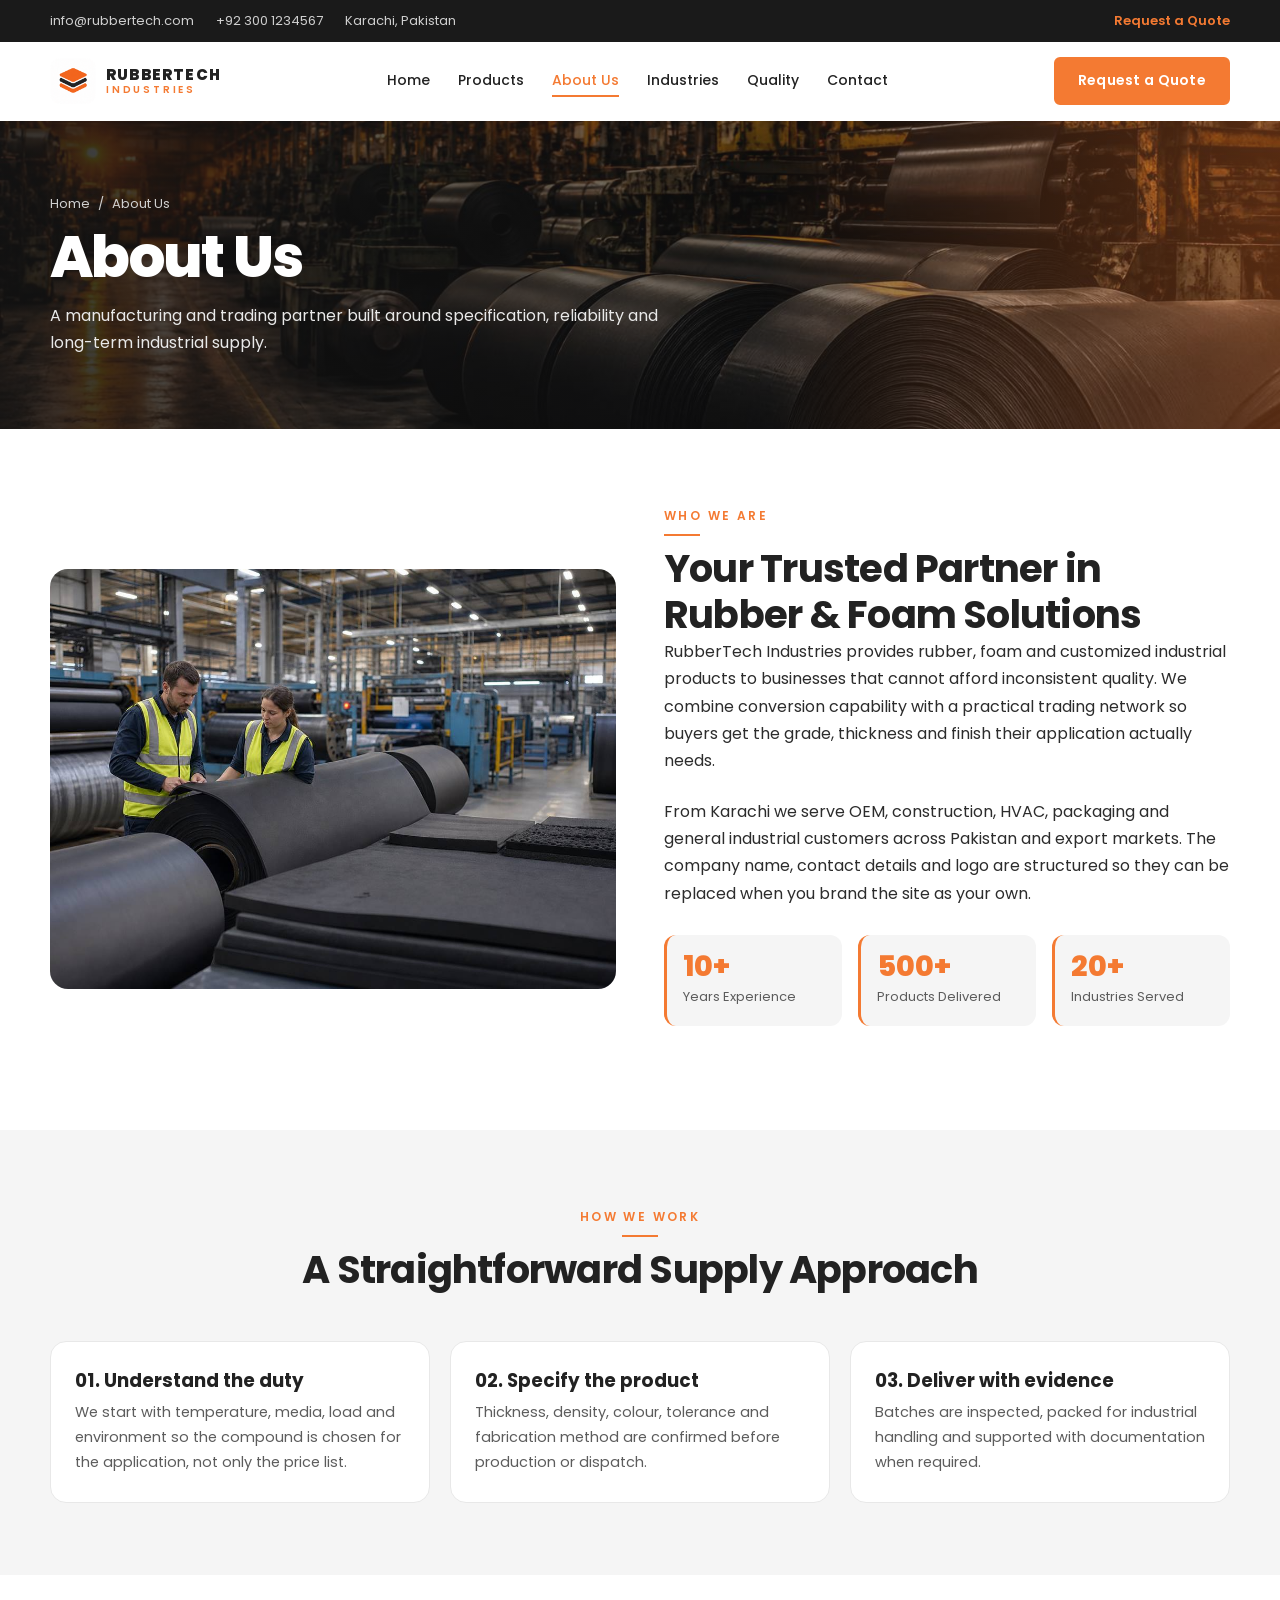
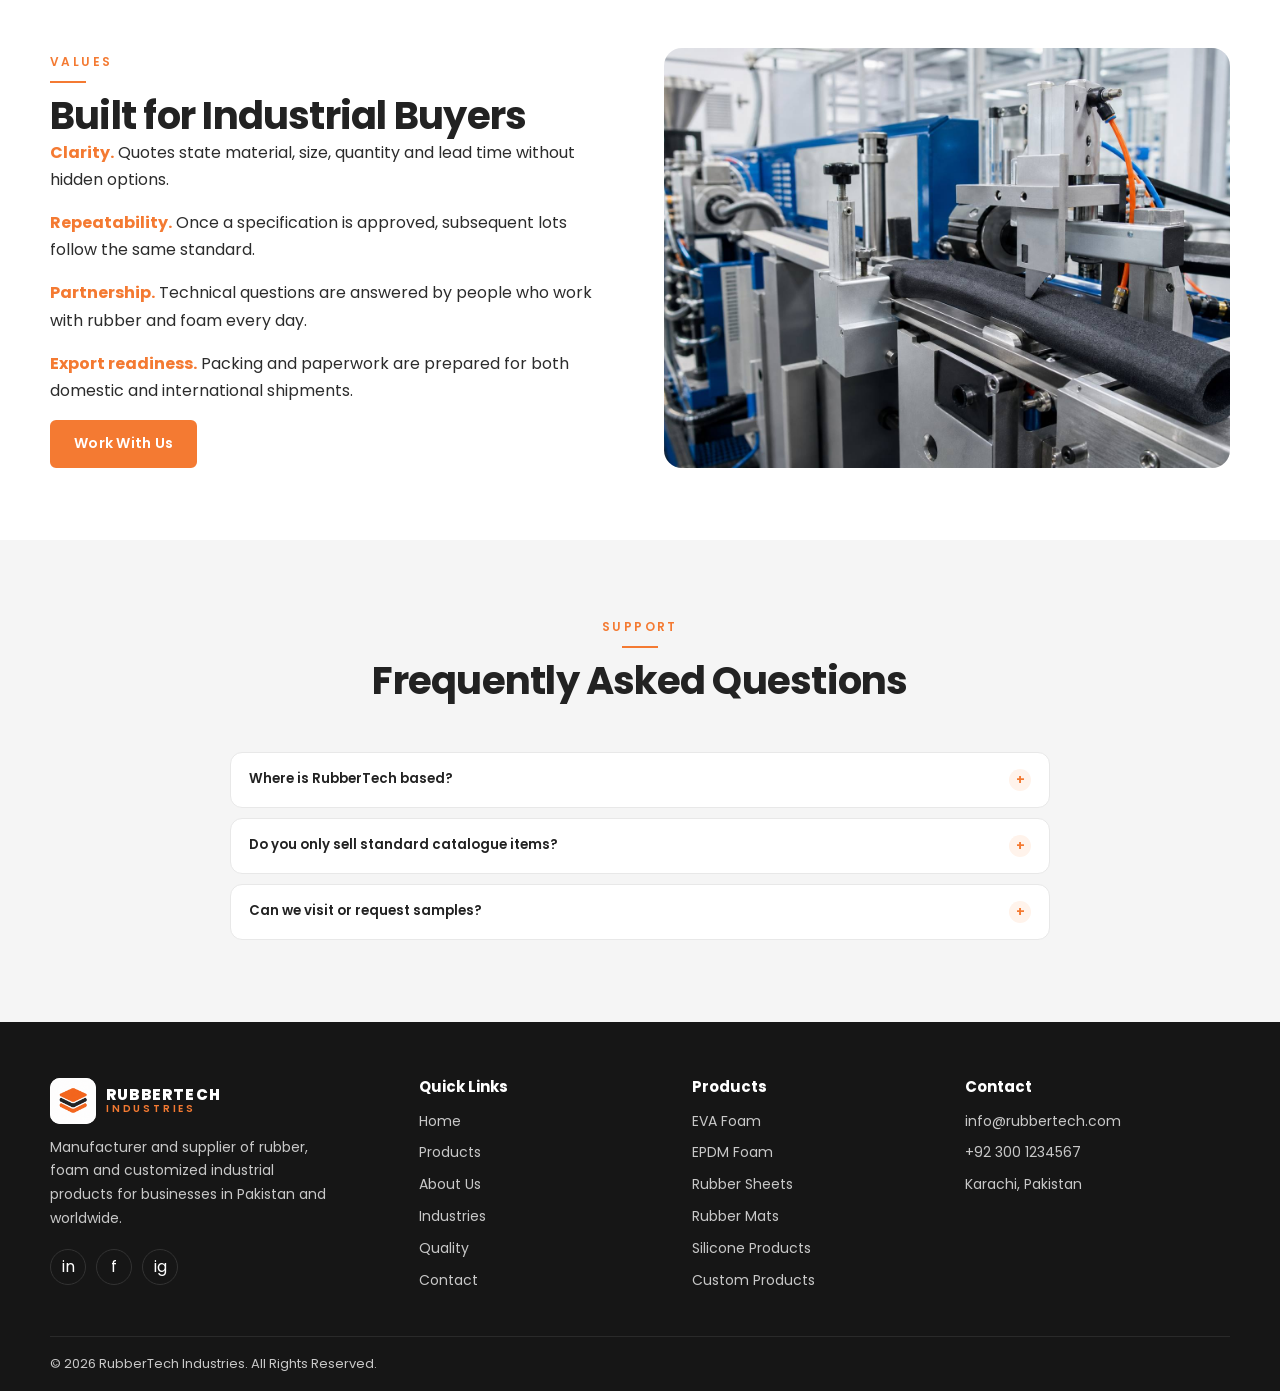
==== about.html @ 1f7fe06a "majeed & Sons" ====
<!DOCTYPE html>
<html lang="en">
<head>
  <meta charset="UTF-8">
  <meta name="viewport" content="width=device-width, initial-scale=1.0">
  <title>About RubberTech Industries | Rubber &amp; Foam Manufacturer</title>
  <meta name="description" content="Learn about RubberTech Industries, a Karachi-based manufacturer and supplier of rubber, foam and customized industrial products for international B2B customers.">
  <link rel="canonical" href="https://www.rubbertech.com/about.html">
  <meta property="og:type" content="website">
  <meta property="og:title" content="About RubberTech Industries">
  <meta property="og:description" content="Your trusted partner in rubber and foam solutions for industrial buyers.">
  <meta property="og:image" content="images/about.jpg">
  <meta property="og:url" content="https://www.rubbertech.com/about.html">
  <link rel="icon" href="images/logo.png">
  <link rel="preconnect" href="https://fonts.googleapis.com">
  <link rel="preconnect" href="https://fonts.gstatic.com" crossorigin>
  <link href="https://fonts.googleapis.com/css2?family=Poppins:wght@400;500;600;700;800&display=swap" rel="stylesheet">
  <link rel="stylesheet" href="css/style.css">
</head>
<body>
  <a class="skip-link" href="#main">Skip to content</a>
  <div class="topbar">
    <div class="topbar-inner">
      <div class="topbar-left">
        <a href="mailto:info@rubbertech.com">info@rubbertech.com</a>
        <a href="tel:+923001234567">+92 300 1234567</a>
        <span>Karachi, Pakistan</span>
      </div>
      <a class="topbar-quote" href="contact.html#quote">Request a Quote</a>
    </div>
  </div>
  <header class="site-header">
    <div class="container nav-wrap">
      <a class="brand" href="index.html">
        <img class="brand-mark" src="images/logo.png" alt="RubberTech Industries logo" width="46" height="46">
        <span class="brand-text"><strong>RUBBERTECH</strong><small>INDUSTRIES</small></span>
      </a>
      <nav class="nav" aria-label="Primary">
        <a href="index.html" data-page="index.html">Home</a>
        <a href="products.html" data-page="products.html">Products</a>
        <a href="about.html" data-page="about.html">About Us</a>
        <a href="industries.html" data-page="industries.html">Industries</a>
        <a href="quality.html" data-page="quality.html">Quality</a>
        <a href="contact.html" data-page="contact.html">Contact</a>
        <a class="btn btn-primary nav-mobile-cta" href="contact.html#quote">Request a Quote</a>
      </nav>
      <div class="header-cta">
        <a class="btn btn-primary" href="contact.html#quote">Request a Quote</a>
        <button class="nav-toggle" type="button" aria-label="Open menu" aria-expanded="false"><span></span><span></span><span></span></button>
      </div>
    </div>
    <div class="nav-overlay"></div>
  </header>

  <main id="main">
    <section class="page-hero" style="background-image:url('images/page-banner.jpg')">
      <div class="container">
        <nav class="breadcrumb" aria-label="Breadcrumb"><a href="index.html">Home</a> <span>/</span> About Us</nav>
        <h1>About Us</h1>
        <p>A manufacturing and trading partner built around specification, reliability and long-term industrial supply.</p>
      </div>
    </section>

    <section class="section">
      <div class="container split">
        <img src="images/about.jpg" alt="RubberTech manufacturing facility" width="1200" height="800" loading="lazy">
        <div>
          <p class="eyebrow">Who We Are</p>
          <h2>Your Trusted Partner in Rubber &amp; Foam Solutions</h2>
          <p>RubberTech Industries provides rubber, foam and customized industrial products to businesses that cannot afford inconsistent quality. We combine conversion capability with a practical trading network so buyers get the grade, thickness and finish their application actually needs.</p>
          <p class="mt-24">From Karachi we serve OEM, construction, HVAC, packaging and general industrial customers across Pakistan and export markets. The company name, contact details and logo are structured so they can be replaced when you brand the site as your own.</p>
          <div class="stats">
            <div class="stat"><b>10+</b><span>Years Experience</span></div>
            <div class="stat"><b>500+</b><span>Products Delivered</span></div>
            <div class="stat"><b>20+</b><span>Industries Served</span></div>
          </div>
        </div>
      </div>
    </section>

    <section class="section section-alt">
      <div class="container">
        <div class="section-head">
          <p class="eyebrow">How We Work</p>
          <h2>A Straightforward Supply Approach</h2>
        </div>
        <div class="feature-grid">
          <article class="feature-card">
            <h3>01. Understand the duty</h3>
            <p>We start with temperature, media, load and environment so the compound is chosen for the application, not only the price list.</p>
          </article>
          <article class="feature-card">
            <h3>02. Specify the product</h3>
            <p>Thickness, density, colour, tolerance and fabrication method are confirmed before production or dispatch.</p>
          </article>
          <article class="feature-card">
            <h3>03. Deliver with evidence</h3>
            <p>Batches are inspected, packed for industrial handling and supported with documentation when required.</p>
          </article>
        </div>
      </div>
    </section>

    <section class="section">
      <div class="container split">
        <div>
          <p class="eyebrow">Values</p>
          <h2>Built for Industrial Buyers</h2>
          <ul class="value-list">
            <li><div><b>Clarity.</b> Quotes state material, size, quantity and lead time without hidden options.</div></li>
            <li><div><b>Repeatability.</b> Once a specification is approved, subsequent lots follow the same standard.</div></li>
            <li><div><b>Partnership.</b> Technical questions are answered by people who work with rubber and foam every day.</div></li>
            <li><div><b>Export readiness.</b> Packing and paperwork are prepared for both domestic and international shipments.</div></li>
          </ul>
          <a class="btn btn-primary" href="contact.html">Work With Us</a>
        </div>
        <img src="images/manufacturing.jpg" alt="Foam and rubber conversion machinery" width="1600" height="900" loading="lazy">
      </div>
    </section>

    <section class="section section-alt">
      <div class="container">
        <div class="section-head">
          <p class="eyebrow">Support</p>
          <h2>Frequently Asked Questions</h2>
        </div>
        <div class="faq-list">
          <div class="faq-item">
            <button type="button" aria-expanded="false">Where is RubberTech based? <span>+</span></button>
            <div class="faq-panel">Our commercial base is Karachi, Pakistan. We supply nationwide and work with international B2B customers.</div>
          </div>
          <div class="faq-item">
            <button type="button" aria-expanded="false">Do you only sell standard catalogue items? <span>+</span></button>
            <div class="faq-panel">No. Standard sheets and foams are available, but a large share of our work is cut, extruded or molded to customer drawings.</div>
          </div>
          <div class="faq-item">
            <button type="button" aria-expanded="false">Can we visit or request samples? <span>+</span></button>
            <div class="faq-panel">Sample pieces can be arranged for evaluation. Site visits can be scheduled through the contact page.</div>
          </div>
        </div>
      </div>
    </section>
  </main>

  <footer class="site-footer">
    <div class="container footer-grid">
      <div class="footer-brand">
        <a class="brand" href="index.html">
          <img class="brand-mark" src="images/logo.png" alt="" width="46" height="46">
          <span class="brand-text"><strong style="color:#fff">RUBBERTECH</strong><small>INDUSTRIES</small></span>
        </a>
        <p>Manufacturer and supplier of rubber, foam and customized industrial products for businesses in Pakistan and worldwide.</p>
        <div class="socials">
          <a href="https://www.linkedin.com" aria-label="LinkedIn" rel="noopener">in</a>
          <a href="https://www.facebook.com" aria-label="Facebook" rel="noopener">f</a>
          <a href="https://www.instagram.com" aria-label="Instagram" rel="noopener">ig</a>
        </div>
      </div>
      <div>
        <h3>Quick Links</h3>
        <ul>
          <li><a href="index.html">Home</a></li>
          <li><a href="products.html">Products</a></li>
          <li><a href="about.html">About Us</a></li>
          <li><a href="industries.html">Industries</a></li>
          <li><a href="quality.html">Quality</a></li>
          <li><a href="contact.html">Contact</a></li>
        </ul>
      </div>
      <div>
        <h3>Products</h3>
        <ul>
          <li><a href="products.html">EVA Foam</a></li>
          <li><a href="products.html">EPDM Foam</a></li>
          <li><a href="products.html">Rubber Sheets</a></li>
          <li><a href="products.html">Rubber Mats</a></li>
          <li><a href="products.html">Silicone Products</a></li>
          <li><a href="products.html">Custom Products</a></li>
        </ul>
      </div>
      <div>
        <h3>Contact</h3>
        <ul>
          <li><a href="mailto:info@rubbertech.com">info@rubbertech.com</a></li>
          <li><a href="tel:+923001234567">+92 300 1234567</a></li>
          <li>Karachi, Pakistan</li>
        </ul>
      </div>
    </div>
    <div class="container footer-bottom"><span>© 2026 RubberTech Industries. All Rights Reserved.</span></div>
  </footer>
  <button class="to-top" type="button" aria-label="Back to top">↑</button>
  <script src="js/script.js"></script>
</body>
</html>
---- css/style.css ----
/* ==========================================================================
   RubberTech Industries — Global Styles
   Brand name is easy to replace: search "RubberTech" / --brand
   ========================================================================== */

:root {
  --orange: #f47a32;
  --orange-dark: #d9651c;
  --orange-deep: #c45514;
  --orange-soft: #fff3eb;
  --orange-mid: #fde4d4;
  --charcoal: #222222;
  --charcoal-2: #1a1a1a;
  --ink: #2c2c2c;
  --muted: #5c5c5c;
  --line: #e8e8e8;
  --white: #ffffff;
  --gray: #f5f5f5;
  --gray-2: #eeeeee;
  --success: #1f8a4c;
  --error: #c0392b;
  --shadow: 0 10px 30px rgba(34, 34, 34, 0.08);
  --shadow-lg: 0 24px 60px rgba(34, 34, 34, 0.14);
  --radius: 14px;
  --radius-sm: 8px;
  --header: 78px;
  --topbar: 42px;
  --max: 1180px;
  --font: "Poppins", system-ui, -apple-system, sans-serif;
  --ease: cubic-bezier(0.22, 1, 0.36, 1);
}

*,
*::before,
*::after {
  box-sizing: border-box;
  margin: 0;
  padding: 0;
}

html {
  scroll-behavior: smooth;
  scroll-padding-top: 110px;
}

body {
  font-family: var(--font);
  font-size: 16px;
  line-height: 1.7;
  color: var(--ink);
  background: var(--white);
  overflow-x: hidden;
}

img {
  max-width: 100%;
  display: block;
}

a {
  color: inherit;
  text-decoration: none;
}

button,
input,
select,
textarea {
  font-family: inherit;
}

ul {
  list-style: none;
}

.skip-link {
  position: absolute;
  left: 12px;
  top: -60px;
  background: var(--orange);
  color: var(--white);
  padding: 10px 16px;
  z-index: 10000;
  border-radius: 0 0 8px 8px;
  font-weight: 600;
}

.skip-link:focus {
  top: 0;
}

.container {
  width: min(var(--max), calc(100% - 32px));
  margin-inline: auto;
}

.section {
  padding: 72px 0;
}

.section-alt {
  background: var(--gray);
}

.section-head {
  text-align: center;
  max-width: 680px;
  margin: 0 auto 48px;
}

.eyebrow {
  display: inline-block;
  color: var(--orange);
  font-size: 12px;
  font-weight: 600;
  letter-spacing: 2.4px;
  text-transform: uppercase;
  margin-bottom: 10px;
}

.eyebrow::after {
  content: "";
  display: block;
  width: 36px;
  height: 2px;
  background: var(--orange);
  margin-top: 8px;
}

.section-head .eyebrow::after {
  margin-inline: auto;
}

h1,
h2,
h3,
h4 {
  color: var(--charcoal);
  line-height: 1.2;
  font-weight: 700;
}

h1 {
  font-size: clamp(2rem, 4.6vw, 3.6rem);
  font-weight: 800;
  letter-spacing: -0.03em;
}

h2 {
  font-size: clamp(1.7rem, 3.2vw, 2.4rem);
  letter-spacing: -0.02em;
}

h3 {
  font-size: 1.15rem;
}

.lead {
  color: var(--muted);
  font-size: 1.05rem;
}

/* Buttons */
.btn {
  display: inline-flex;
  align-items: center;
  justify-content: center;
  gap: 8px;
  min-height: 48px;
  padding: 0 22px;
  border-radius: 6px;
  font-weight: 600;
  font-size: 14px;
  letter-spacing: 0.02em;
  border: 2px solid transparent;
  cursor: pointer;
  transition: 0.25s var(--ease);
  white-space: nowrap;
}

.btn-primary {
  background: var(--orange);
  color: var(--white);
  border-color: var(--orange);
}

.btn-primary:hover,
.btn-primary:focus-visible {
  background: var(--orange-dark);
  border-color: var(--orange-dark);
  transform: translateY(-1px);
}

.btn-outline {
  background: transparent;
  color: var(--white);
  border-color: rgba(255, 255, 255, 0.7);
}

.btn-outline:hover,
.btn-outline:focus-visible {
  background: var(--white);
  color: var(--charcoal);
  border-color: var(--white);
}

.btn-ghost {
  background: transparent;
  color: var(--charcoal);
  border-color: var(--charcoal);
}

.btn-ghost:hover,
.btn-ghost:focus-visible {
  background: var(--charcoal);
  color: var(--white);
}

.btn-light {
  background: var(--white);
  color: var(--orange);
  border-color: var(--white);
}

.btn-light:hover {
  background: var(--orange-soft);
}

.btn-link {
  color: var(--orange);
  font-weight: 600;
  font-size: 14px;
  display: inline-flex;
  align-items: center;
  gap: 6px;
  background: none;
  border: 0;
  cursor: pointer;
  padding: 0;
}

.btn-link:hover {
  color: var(--orange-dark);
  gap: 10px;
}

.btn-row {
  display: flex;
  flex-wrap: wrap;
  gap: 12px;
}

/* Top bar */
.topbar {
  background: var(--charcoal-2);
  color: #cfcfcf;
  font-size: 13px;
  height: var(--topbar);
  display: flex;
  align-items: center;
}

.topbar-inner {
  display: flex;
  align-items: center;
  justify-content: space-between;
  gap: 16px;
  width: min(var(--max), calc(100% - 32px));
  margin-inline: auto;
}

.topbar-left {
  display: flex;
  flex-wrap: wrap;
  gap: 8px 22px;
}

.topbar a {
  display: inline-flex;
  align-items: center;
  gap: 8px;
  transition: color 0.2s;
}

.topbar a:hover {
  color: var(--orange);
}

.topbar svg {
  width: 14px;
  height: 14px;
  stroke: var(--orange);
  fill: none;
  stroke-width: 1.8;
  flex-shrink: 0;
}

.topbar-quote {
  color: var(--orange);
  font-weight: 600;
}

/* Header */
.site-header {
  position: sticky;
  top: 0;
  z-index: 90;
  background: rgba(255, 255, 255, 0.96);
  backdrop-filter: blur(12px);
  border-bottom: 1px solid transparent;
  transition: box-shadow 0.25s, border-color 0.25s;
}

.site-header.is-sticky {
  box-shadow: 0 8px 24px rgba(0, 0, 0, 0.06);
  border-bottom-color: var(--line);
}

.nav-wrap {
  height: var(--header);
  display: flex;
  align-items: center;
  justify-content: space-between;
  gap: 20px;
}

.brand {
  display: flex;
  align-items: center;
  gap: 10px;
  min-width: 0;
}

.brand-mark {
  width: 46px;
  height: 46px;
  object-fit: contain;
  background: var(--white);
  border-radius: 10px;
  flex-shrink: 0;
}

.brand-text {
  display: flex;
  flex-direction: column;
  line-height: 1.1;
}

.brand-text strong {
  font-size: 15px;
  letter-spacing: 0.08em;
  color: var(--charcoal);
  font-weight: 800;
}

.brand-text small {
  font-size: 10px;
  letter-spacing: 0.28em;
  color: var(--orange);
  font-weight: 600;
}

.nav {
  display: flex;
  align-items: center;
  gap: 4px;
}

.nav a {
  padding: 8px 12px;
  font-size: 14px;
  font-weight: 500;
  color: var(--charcoal);
  position: relative;
}

.nav a::after {
  content: "";
  position: absolute;
  left: 12px;
  right: 12px;
  bottom: 4px;
  height: 2px;
  background: var(--orange);
  transform: scaleX(0);
  transform-origin: left;
  transition: transform 0.2s var(--ease);
}

.nav a:hover::after,
.nav a.is-active::after {
  transform: scaleX(1);
}

.nav a.is-active {
  color: var(--orange);
}

.header-cta {
  display: flex;
  align-items: center;
  gap: 12px;
}

.nav-mobile-cta {
  display: none;
}

.nav-toggle {
  display: none;
  width: 44px;
  height: 44px;
  border: 0;
  background: transparent;
  cursor: pointer;
  position: relative;
  z-index: 100;
}

.nav-toggle span {
  position: absolute;
  left: 11px;
  right: 11px;
  height: 2px;
  background: var(--charcoal);
  transition: 0.25s var(--ease);
}

.nav-toggle span:nth-child(1) {
  top: 15px;
}
.nav-toggle span:nth-child(2) {
  top: 21px;
}
.nav-toggle span:nth-child(3) {
  top: 27px;
}

body.nav-open .nav-toggle span:nth-child(1) {
  top: 21px;
  transform: rotate(45deg);
}
body.nav-open .nav-toggle span:nth-child(2) {
  opacity: 0;
}
body.nav-open .nav-toggle span:nth-child(3) {
  top: 21px;
  transform: rotate(-45deg);
}

.nav-overlay {
  display: none;
}

/* Hero */
.hero {
  position: relative;
  min-height: calc(100vh - var(--topbar) - var(--header));
  min-height: 640px;
  display: flex;
  align-items: center;
  color: var(--white);
  background: var(--charcoal) center / cover no-repeat;
  overflow: hidden;
}

.hero::before {
  content: "";
  position: absolute;
  inset: 0;
  background:
    linear-gradient(90deg, rgba(18, 18, 18, 0.88) 0%, rgba(18, 18, 18, 0.62) 48%, rgba(244, 122, 50, 0.28) 100%),
    linear-gradient(180deg, rgba(0, 0, 0, 0.15), rgba(0, 0, 0, 0.35));
}

.hero-grid {
  position: relative;
  z-index: 1;
  display: grid;
  grid-template-columns: 1.1fr 0.9fr;
  gap: 40px;
  align-items: center;
  padding: 56px 0 80px;
}

.hero h1 {
  color: var(--white);
  margin: 8px 0 16px;
}

.hero h1 span {
  color: var(--orange);
}

.hero-kicker {
  color: var(--orange);
  font-weight: 600;
  letter-spacing: 0.18em;
  font-size: 12px;
  text-transform: uppercase;
}

.hero .subhead {
  font-size: clamp(1.05rem, 2vw, 1.25rem);
  font-weight: 500;
  color: #f3f3f3;
  margin-bottom: 12px;
}

.hero p {
  color: #d8d8d8;
  max-width: 540px;
  margin-bottom: 28px;
}

.hero-visual {
  position: relative;
  display: grid;
  place-items: center;
}

.hero-product-wrap {
  width: min(100%, 430px);
  aspect-ratio: 1;
  border-radius: 50%;
  background: radial-gradient(circle at 50% 50%, rgba(255, 255, 255, 0.16), rgba(255, 255, 255, 0.04));
  border: 1px solid rgba(255, 255, 255, 0.14);
  overflow: hidden;
  box-shadow: 0 30px 70px rgba(0, 0, 0, 0.35);
}

.hero-product-wrap img {
  width: 100%;
  height: 100%;
  object-fit: cover;
}

.badge {
  position: absolute;
  background: var(--white);
  color: var(--charcoal);
  font-size: 12px;
  font-weight: 600;
  padding: 10px 14px;
  border-radius: 999px;
  box-shadow: var(--shadow);
  display: flex;
  align-items: center;
  gap: 8px;
  animation: floaty 5s ease-in-out infinite;
}

.badge i {
  width: 8px;
  height: 8px;
  border-radius: 50%;
  background: var(--orange);
}

.badge-1 {
  top: 8%;
  left: -6%;
}
.badge-2 {
  top: 18%;
  right: -4%;
  animation-delay: 0.6s;
}
.badge-3 {
  bottom: 22%;
  left: -10%;
  animation-delay: 1.1s;
}
.badge-4 {
  bottom: 8%;
  right: 0;
  animation-delay: 1.6s;
}

@keyframes floaty {
  0%,
  100% {
    transform: translateY(0);
  }
  50% {
    transform: translateY(-8px);
  }
}

.scroll-indicator {
  position: absolute;
  bottom: 22px;
  left: 50%;
  transform: translateX(-50%);
  z-index: 2;
  color: var(--white);
  font-size: 11px;
  letter-spacing: 0.16em;
  text-transform: uppercase;
  display: flex;
  flex-direction: column;
  align-items: center;
  gap: 8px;
  opacity: 0.85;
}

.mouse {
  width: 22px;
  height: 34px;
  border: 2px solid rgba(255, 255, 255, 0.7);
  border-radius: 12px;
  position: relative;
}

.mouse::after {
  content: "";
  position: absolute;
  top: 6px;
  left: 50%;
  width: 3px;
  height: 7px;
  margin-left: -1.5px;
  background: var(--orange);
  border-radius: 2px;
  animation: wheel 1.4s infinite;
}

@keyframes wheel {
  0% {
    opacity: 1;
    transform: translateY(0);
  }
  100% {
    opacity: 0;
    transform: translateY(10px);
  }
}

/* About */
.about-grid {
  display: grid;
  grid-template-columns: 1fr 1fr;
  gap: 56px;
  align-items: center;
}

.about-media {
  position: relative;
}

.about-media img {
  width: 100%;
  height: 460px;
  object-fit: cover;
  border-radius: 18px;
}

.about-media::after {
  content: "";
  position: absolute;
  inset: auto -16px -16px auto;
  width: 42%;
  height: 42%;
  border: 6px solid var(--orange);
  border-radius: 18px;
  z-index: -1;
}

.about-copy .eyebrow::after {
  margin-inline: 0;
}

.about-copy h2 {
  margin-bottom: 16px;
}

.stats {
  display: grid;
  grid-template-columns: repeat(3, 1fr);
  gap: 16px;
  margin: 28px 0 32px;
}

.stat {
  background: var(--gray);
  border-radius: 12px;
  padding: 16px;
  border-left: 3px solid var(--orange);
}

.stat b {
  display: block;
  font-size: 1.8rem;
  color: var(--orange);
  font-weight: 800;
  line-height: 1.1;
}

.stat span {
  font-size: 13px;
  color: var(--muted);
}

/* Product category cards */
.product-grid {
  display: grid;
  grid-template-columns: repeat(4, 1fr);
  gap: 22px;
}

.product-card {
  background: var(--white);
  border: 1px solid var(--line);
  border-radius: 18px;
  padding: 22px 18px 20px;
  text-align: center;
  transition: 0.3s var(--ease);
  box-shadow: 0 0 0 rgba(0, 0, 0, 0);
}

.product-card:hover {
  transform: translateY(-8px);
  box-shadow: var(--shadow);
  border-color: transparent;
}

.product-card:hover .product-thumb {
  box-shadow: 0 0 0 4px var(--orange-mid);
}

.product-thumb {
  width: 148px;
  height: 148px;
  margin: 0 auto 16px;
  border-radius: 50%;
  /* background: var(--gray); */
  overflow: hidden;
  transition: box-shadow 0.3s var(--ease);
}

.product-thumb img {
  width: 100%;
  height: 100%;
  object-fit: contain;
  padding: 10px;
  transition: transform 0.4s var(--ease);
}

.product-card:hover .product-thumb img {
  transform: scale(1.08);
}

.product-card h3 {
  margin-bottom: 8px;
}

.product-card p {
  color: var(--muted);
  font-size: 13.5px;
  min-height: 44px;
  margin-bottom: 12px;
}

.product-card.full {
  text-align: left;
  padding: 0 0 18px;
}

.product-card.full .product-thumb {
  width: 100%;
  height: 190px;
  border-radius: 18px 18px 0 0;
  margin: 0 0 16px;
}

.product-card.full .product-thumb img {
  object-fit: contain;
  padding: 16px;
}

.product-card.full .card-body {
  padding: 0 18px;
}

.meta-row {
  display: flex;
  flex-wrap: wrap;
  gap: 8px;
  margin: 8px 0 12px;
}

.chip {
  background: var(--orange-soft);
  color: var(--orange-deep);
  font-size: 11px;
  font-weight: 600;
  padding: 4px 8px;
  border-radius: 999px;
}

.card-actions {
  display: flex;
  gap: 10px;
  flex-wrap: wrap;
  align-items: center;
}

/* Featured slider */
.featured-wrap {
  position: relative;
}

.slider-controls {
  display: flex;
  justify-content: flex-end;
  gap: 8px;
  margin-bottom: 18px;
}

.slider-btn {
  width: 44px;
  height: 44px;
  border-radius: 50%;
  border: 1px solid var(--line);
  background: var(--white);
  cursor: pointer;
  display: grid;
  place-items: center;
  transition: 0.2s;
}

.slider-btn:hover {
  background: var(--orange);
  border-color: var(--orange);
  color: var(--white);
}

.slider-viewport {
  overflow: hidden;
}

.slider-track {
  display: flex;
  gap: 20px;
  transition: transform 0.45s var(--ease);
}

.slide-card {
  flex: 0 0 calc(25% - 15px);
  background: var(--white);
  border: 1px solid var(--line);
  border-radius: 16px;
  overflow: hidden;
  min-width: 0;
}

.slide-card img {
  width: 100%;
  height: 190px;
  object-fit: contain;
  background: var(--gray);
  padding: 12px;
}

.slide-card .body {
  padding: 16px;
}

.slide-card h3 {
  margin-bottom: 8px;
}

.slide-card p {
  font-size: 13px;
  color: var(--muted);
  margin-bottom: 4px;
}

.slide-card .btn {
  width: 100%;
  margin-top: 12px;
}

/* Why choose */
.feature-grid {
  display: grid;
  grid-template-columns: repeat(3, 1fr);
  gap: 20px;
}

.feature-card {
  background: var(--white);
  border: 1px solid var(--line);
  border-radius: 16px;
  padding: 28px 24px;
  transition: 0.3s var(--ease);
}

.feature-card:hover {
  transform: translateY(-6px);
  border-color: var(--orange);
  box-shadow: var(--shadow);
}

.feature-icon {
  width: 52px;
  height: 52px;
  border-radius: 12px;
  background: var(--orange-soft);
  display: grid;
  place-items: center;
  margin-bottom: 16px;
  color: var(--orange);
}

.feature-icon svg {
  width: 26px;
  height: 26px;
}

.feature-card h3 {
  margin-bottom: 8px;
}

.feature-card p {
  color: var(--muted);
  font-size: 14.5px;
}

/* Industries */
.industry-grid {
  display: grid;
  grid-template-columns: repeat(4, 1fr);
  gap: 16px;
}

.industry-card {
  position: relative;
  min-height: 240px;
  border-radius: 16px;
  overflow: hidden;
  color: var(--white);
  display: flex;
  align-items: flex-end;
}

.industry-card img {
  position: absolute;
  inset: 0;
  width: 100%;
  height: 100%;
  object-fit: cover;
  transition: transform 0.5s var(--ease);
}

.industry-card::after {
  content: "";
  position: absolute;
  inset: 0;
  background: linear-gradient(180deg, rgba(0, 0, 0, 0.1), rgba(20, 20, 20, 0.82));
  transition: background 0.3s;
}

.industry-card .content {
  position: relative;
  z-index: 1;
  padding: 20px;
  width: 100%;
}

.industry-card h3 {
  color: var(--white);
  margin-bottom: 6px;
}

.industry-card p,
.industry-card .extra {
  font-size: 13px;
  color: #dedede;
}

.industry-card .extra {
  max-height: 0;
  overflow: hidden;
  opacity: 0;
  transition: 0.35s var(--ease);
}

.industry-card:hover img {
  transform: scale(1.08);
}

.industry-card:hover::after {
  background: linear-gradient(180deg, rgba(244, 122, 50, 0.15), rgba(20, 20, 20, 0.9));
}

.industry-card:hover .extra {
  max-height: 90px;
  opacity: 1;
  margin-top: 8px;
}

/* CTA band */
.cta-band {
  position: relative;
  background: var(--charcoal) center / cover no-repeat;
  color: var(--white);
  overflow: hidden;
}

.cta-band::before {
  content: "";
  position: absolute;
  inset: 0;
  background: linear-gradient(90deg, rgba(20, 20, 20, 0.88), rgba(244, 122, 50, 0.55));
}

.cta-inner {
  position: relative;
  z-index: 1;
  padding: 80px 0;
  max-width: 720px;
}

.cta-band h2 {
  color: var(--white);
  margin-bottom: 12px;
}

.cta-band p {
  color: #f0f0f0;
  margin-bottom: 28px;
}

/* Quality */
.quality-grid {
  display: grid;
  grid-template-columns: 1fr 1fr;
  gap: 48px;
  align-items: center;
}

.quality-grid img {
  width: 100%;
  height: 460px;
  object-fit: cover;
  border-radius: 18px;
}

.quality-item {
  display: grid;
  grid-template-columns: 36px 1fr;
  gap: 12px;
  padding: 12px 0;
  border-bottom: 1px solid var(--line);
}

.quality-item:last-child {
  border-bottom: 0;
}

.q-num {
  width: 32px;
  height: 32px;
  border-radius: 50%;
  background: var(--orange);
  color: var(--white);
  display: grid;
  place-items: center;
  font-size: 12px;
  font-weight: 700;
}

.quality-item h3 {
  font-size: 1rem;
  margin-bottom: 4px;
}

.quality-item p {
  color: var(--muted);
  font-size: 14px;
}

.bar {
  height: 6px;
  background: var(--gray-2);
  border-radius: 99px;
  margin-top: 8px;
  overflow: hidden;
}

.bar span {
  display: block;
  height: 100%;
  background: var(--orange);
  border-radius: inherit;
  width: 0;
  transition: width 1.1s var(--ease);
}

.revealed .bar span {
  width: var(--w);
}

/* Page hero */
.page-hero {
  position: relative;
  background: var(--charcoal) center / cover no-repeat;
  color: var(--white);
  padding: 72px 0;
}

.page-hero::before {
  content: "";
  position: absolute;
  inset: 0;
  background: linear-gradient(90deg, rgba(20, 20, 20, 0.86), rgba(20, 20, 20, 0.55) 60%, rgba(244, 122, 50, 0.35));
}

.page-hero .container {
  position: relative;
  z-index: 1;
}

.page-hero h1 {
  color: var(--white);
  margin: 8px 0 10px;
}

.breadcrumb {
  display: flex;
  gap: 8px;
  font-size: 13px;
  color: #d0d0d0;
}

.breadcrumb a:hover {
  color: var(--orange);
}

.page-hero p {
  max-width: 640px;
  color: #e9e9e9;
}

/* Filters */
.filters {
  display: flex;
  flex-wrap: wrap;
  gap: 8px;
  margin-bottom: 28px;
}

.filter-btn {
  border: 1px solid var(--line);
  background: var(--white);
  color: var(--charcoal);
  padding: 8px 14px;
  border-radius: 999px;
  font-size: 13px;
  font-weight: 600;
  cursor: pointer;
  transition: 0.2s;
}

.filter-btn:hover,
.filter-btn.is-active {
  background: var(--orange);
  border-color: var(--orange);
  color: var(--white);
}

.products-catalog {
  display: grid;
  grid-template-columns: repeat(3, 1fr);
  gap: 22px;
}

.product-card.is-hidden {
  display: none;
}

.empty-filter {
  display: none;
  text-align: center;
  padding: 40px;
  color: var(--muted);
}

/* Contact */
.contact-grid {
  display: grid;
  grid-template-columns: 0.85fr 1.15fr;
  gap: 36px;
}

.info-card {
  background: var(--charcoal);
  color: var(--white);
  border-radius: 18px;
  padding: 32px;
  height: 100%;
}

.info-card h2 {
  color: var(--white);
  margin-bottom: 12px;
}

.info-card p {
  color: #d2d2d2;
  margin-bottom: 24px;
}

.info-list li {
  display: flex;
  gap: 12px;
  margin-bottom: 18px;
}

.info-list svg {
  width: 20px;
  height: 20px;
  stroke: var(--orange);
  fill: none;
  stroke-width: 1.8;
  flex-shrink: 0;
  margin-top: 3px;
}

.info-list a:hover {
  color: var(--orange);
}

.form-card {
  background: var(--white);
  border: 1px solid var(--line);
  border-radius: 18px;
  padding: 28px;
  box-shadow: var(--shadow);
}

.form-grid {
  display: grid;
  grid-template-columns: 1fr 1fr;
  gap: 16px;
}

.field {
  display: flex;
  flex-direction: column;
  gap: 6px;
}

.field.full {
  grid-column: 1 / -1;
}

.field label {
  font-size: 13px;
  font-weight: 600;
}

.field input,
.field select,
.field textarea {
  border: 1px solid var(--line);
  border-radius: 8px;
  padding: 12px 14px;
  font-size: 14px;
  outline: none;
  background: var(--white);
  transition: border-color 0.2s, box-shadow 0.2s;
}

.field textarea {
  min-height: 120px;
  resize: vertical;
}

.field input:focus,
.field select:focus,
.field textarea:focus {
  border-color: var(--orange);
  box-shadow: 0 0 0 3px var(--orange-mid);
}

.field.error input,
.field.error select,
.field.error textarea {
  border-color: var(--error);
}

.field .hint {
  font-size: 12px;
  color: var(--error);
  min-height: 16px;
}

.form-success {
  display: none;
  background: #e9f7ef;
  color: var(--success);
  border: 1px solid #b7e4c7;
  padding: 12px 14px;
  border-radius: 8px;
  margin-bottom: 16px;
  font-weight: 600;
}

.form-success.is-visible {
  display: block;
}

.map-wrap {
  margin-top: 28px;
  border-radius: 18px;
  overflow: hidden;
  min-height: 320px;
  background: var(--gray);
  border: 1px solid var(--line);
}

.map-wrap iframe {
  width: 100%;
  height: 320px;
  border: 0;
}

.map-fallback {
  height: 320px;
  display: grid;
  place-items: center;
  text-align: center;
  padding: 24px;
  color: var(--muted);
}

/* FAQ */
.faq-list {
  max-width: 820px;
  margin: 0 auto;
}

.faq-item {
  border: 1px solid var(--line);
  border-radius: 12px;
  background: var(--white);
  margin-bottom: 10px;
  overflow: hidden;
}

.faq-item button {
  width: 100%;
  text-align: left;
  background: none;
  border: 0;
  padding: 16px 18px;
  font-weight: 600;
  cursor: pointer;
  display: flex;
  justify-content: space-between;
  gap: 12px;
  color: var(--charcoal);
}

.faq-item button span {
  width: 22px;
  height: 22px;
  border-radius: 50%;
  background: var(--orange-soft);
  color: var(--orange);
  display: grid;
  place-items: center;
  flex-shrink: 0;
  transition: transform 0.25s;
}

.faq-item.is-open button span {
  transform: rotate(45deg);
  background: var(--orange);
  color: var(--white);
}

.faq-panel {
  display: none;
  padding: 0 18px 16px;
  color: var(--muted);
  font-size: 14.5px;
}

.faq-item.is-open .faq-panel {
  display: block;
}

/* Process / values */
.split {
  display: grid;
  grid-template-columns: 1fr 1fr;
  gap: 48px;
  align-items: center;
}

.split img {
  width: 100%;
  height: 420px;
  object-fit: cover;
  border-radius: 18px;
}

.value-list li {
  display: flex;
  gap: 12px;
  margin-bottom: 16px;
}

.value-list b {
  color: var(--orange);
}

/* Modal */
.modal {
  position: fixed;
  inset: 0;
  z-index: 200;
  display: none;
  align-items: center;
  justify-content: center;
  padding: 20px;
}

.modal.is-open {
  display: flex;
}

.modal-backdrop {
  position: absolute;
  inset: 0;
  background: rgba(20, 20, 20, 0.62);
}

.modal-dialog {
  position: relative;
  background: var(--white);
  width: min(920px, 100%);
  max-height: min(88vh, 760px);
  overflow: auto;
  border-radius: 18px;
  box-shadow: var(--shadow-lg);
  display: grid;
  grid-template-columns: 1fr 1fr;
}

.modal-media {
  /* background: var(--gray); */
  display: grid;
  place-items: center;
  padding: 24px;
}

.modal-media img {
  width: 100%;
  max-height: 420px;
  object-fit: contain;
}

.modal-body {
  padding: 28px 26px;
}

.modal-close {
  position: absolute;
  top: 12px;
  right: 12px;
  width: 40px;
  height: 40px;
  border: 0;
  border-radius: 50%;
  background: var(--white);
  cursor: pointer;
  font-size: 22px;
  line-height: 1;
  box-shadow: var(--shadow);
}

.modal-body h2 {
  margin: 4px 0 10px;
}

.modal-meta {
  display: grid;
  gap: 8px;
  margin: 16px 0 22px;
  font-size: 14px;
}

.modal-meta div {
  display: grid;
  grid-template-columns: 110px 1fr;
  gap: 8px;
}

.modal-meta dt {
  color: var(--muted);
  font-weight: 600;
}

/* Footer */
.site-footer {
  background: #161616;
  color: #c8c8c8;
  padding-top: 56px;
}

.footer-grid {
  display: grid;
  grid-template-columns: 1.4fr 1fr 1fr 1.1fr;
  gap: 32px;
  padding-bottom: 36px;
}

.footer-brand p {
  margin: 12px 0 18px;
  font-size: 14px;
  max-width: 280px;
}

.site-footer h3 {
  color: var(--white);
  font-size: 15px;
  margin-bottom: 14px;
}

.site-footer a:hover {
  color: var(--orange);
}

.site-footer li {
  margin-bottom: 8px;
  font-size: 14px;
}

.socials {
  display: flex;
  gap: 10px;
  margin-top: 16px;
}

.socials a {
  width: 36px;
  height: 36px;
  border-radius: 50%;
  border: 1px solid #333;
  display: grid;
  place-items: center;
  color: var(--white);
}

.socials a:hover {
  background: var(--orange);
  border-color: var(--orange);
}

.footer-bottom {
  border-top: 1px solid #2a2a2a;
  padding: 16px 0;
  font-size: 13px;
  display: flex;
  justify-content: space-between;
  gap: 12px;
  flex-wrap: wrap;
}

/* Back to top */
.to-top {
  position: fixed;
  right: 18px;
  bottom: 18px;
  width: 44px;
  height: 44px;
  border: 0;
  border-radius: 50%;
  background: var(--orange);
  color: var(--white);
  cursor: pointer;
  display: none;
  place-items: center;
  z-index: 80;
  box-shadow: var(--shadow);
}

.to-top.is-visible {
  display: grid;
}

/* Reveal */
.reveal {
  opacity: 0;
  transform: translateY(18px);
  animation: none;
}

.reveal.revealed {
  animation: rise 0.7s var(--ease) forwards;
}

@keyframes rise {
  to {
    opacity: 1;
    transform: none;
  }
}

/* Certifications */
.certs {
  display: grid;
  grid-template-columns: repeat(4, 1fr);
  gap: 16px;
}

.cert {
  border: 1px dashed var(--line);
  border-radius: 12px;
  padding: 22px 16px;
  text-align: center;
  background: var(--white);
}

.cert strong {
  display: block;
  color: var(--orange);
  margin-bottom: 4px;
}

/* Misc */
.center {
  text-align: center;
}

.mt-24 {
  margin-top: 24px;
}

/* Responsive */
@media (max-width: 1024px) {
  .hero-grid,
  .about-grid,
  .quality-grid,
  .split,
  .contact-grid {
    grid-template-columns: 1fr;
  }

  .product-grid,
  .industry-grid {
    grid-template-columns: repeat(3, 1fr);
  }

  .slide-card {
    flex-basis: calc(50% - 10px);
  }

  .footer-grid {
    grid-template-columns: 1fr 1fr;
  }

  .hero-product-wrap {
    width: min(100%, 360px);
  }

  .nav a {
    padding: 8px 8px;
    font-size: 13px;
  }

  .modal-dialog {
    grid-template-columns: 1fr;
  }
}

@media (max-width: 860px) {
  .nav-toggle {
    display: block;
  }

  .header-cta .btn {
    display: none;
  }

  .nav {
    position: fixed;
    top: 0;
    right: 0;
    height: 100vh;
    width: min(320px, 86vw);
    background: var(--white);
    flex-direction: column;
    align-items: stretch;
    padding: 88px 22px 24px;
    gap: 4px;
    box-shadow: var(--shadow-lg);
    transform: translateX(110%);
    transition: transform 0.35s var(--ease);
    z-index: 95;
  }

  body.nav-open .nav {
    transform: translateX(0);
  }

  .nav a {
    padding: 12px 8px;
    font-size: 16px;
    border-bottom: 1px solid var(--gray);
  }

  .nav a::after {
    display: none;
  }

  .nav-overlay {
    display: block;
    position: fixed;
    inset: 0;
    background: rgba(0, 0, 0, 0.45);
    opacity: 0;
    pointer-events: none;
    transition: opacity 0.3s;
    z-index: 92;
  }

  body.nav-open .nav-overlay {
    opacity: 1;
    pointer-events: auto;
  }

  .nav-mobile-cta {
    display: inline-flex;
    margin-top: 16px;
  }

  .topbar-left span:nth-child(3) {
    display: none;
  }

  .feature-grid,
  .products-catalog,
  .certs {
    grid-template-columns: 1fr 1fr;
  }
}

@media (max-width: 768px) {
  .section {
    padding: 56px 0;
  }

  .product-grid,
  .industry-grid {
    grid-template-columns: 1fr 1fr;
  }

  .stats,
  .form-grid {
    grid-template-columns: 1fr;
  }

  .hero {
    min-height: auto;
  }

  .hero-grid {
    padding: 40px 0 72px;
    gap: 28px;
  }

  .badge {
    font-size: 11px;
    padding: 8px 10px;
  }

  .about-media img,
  .quality-grid img,
  .split img {
    height: 280px;
  }

  .page-hero {
    padding: 48px 0;
  }
}

@media (max-width: 560px) {
  .product-grid,
  .feature-grid,
  .industry-grid,
  .products-catalog,
  .certs,
  .footer-grid {
    grid-template-columns: 1fr;
  }

  .slide-card {
    flex-basis: 100%;
  }

  .topbar {
    font-size: 12px;
  }

  .topbar-quote {
    display: none;
  }

  .brand-text small {
    letter-spacing: 0.16em;
  }

  .btn-row .btn {
    flex: 1;
  }
}

@media (prefers-reduced-motion: reduce) {
  html {
    scroll-behavior: auto;
  }
  *,
  *::before,
  *::after {
    animation: none !important;
    transition: none !important;
  }
}
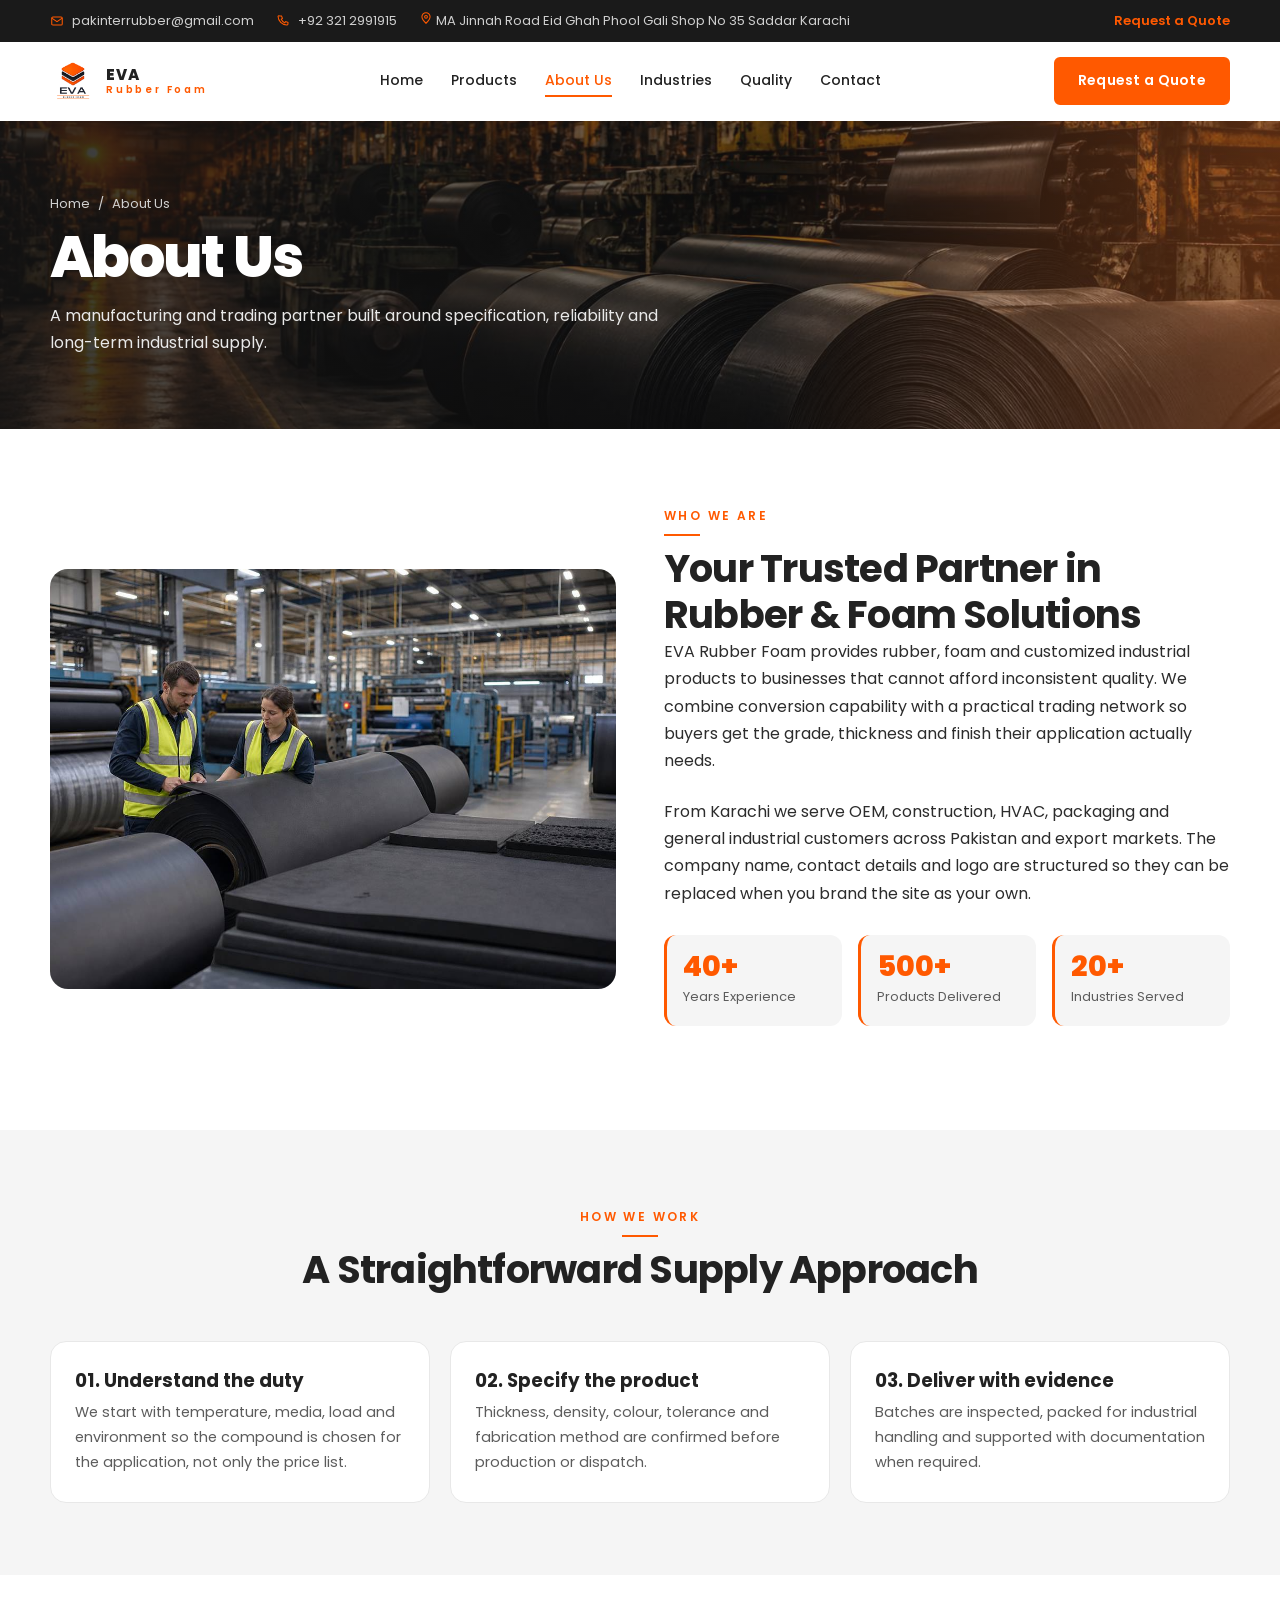
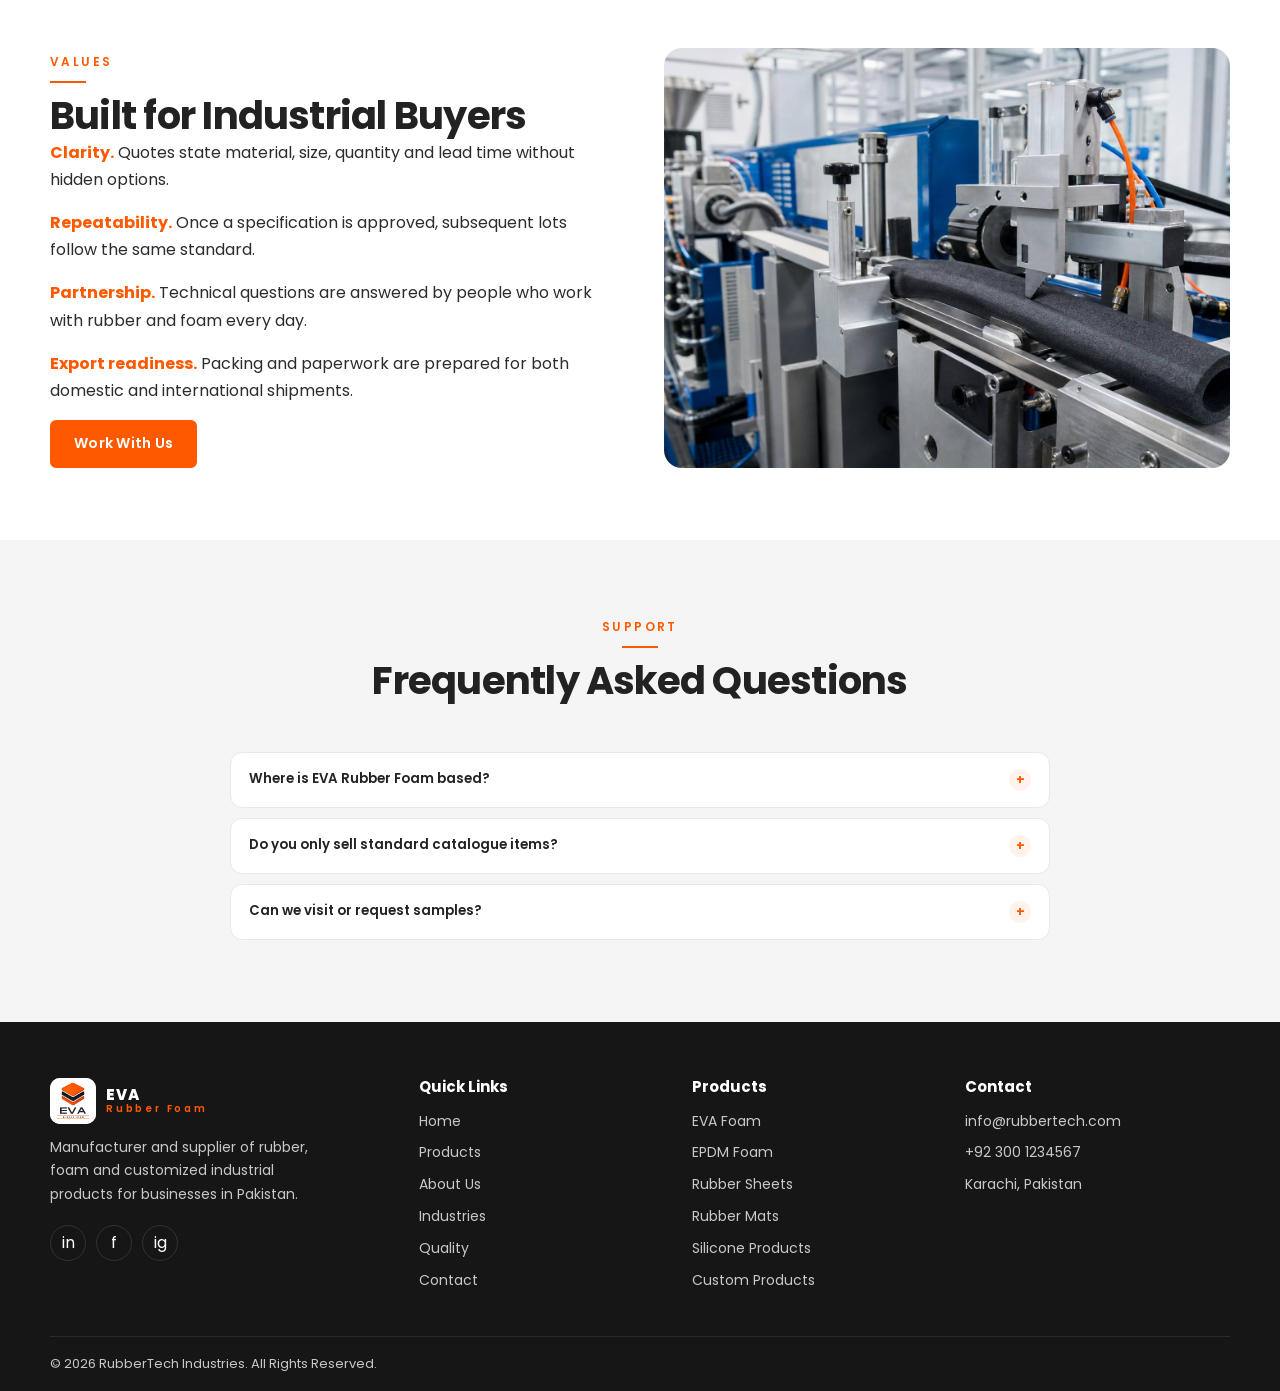
==== commit 13386440: "UpdateCode" ====
--- a/about.html
+++ b/about.html
@@ -18,22 +18,34 @@
   <link rel="stylesheet" href="css/style.css">
 </head>
 <body>
-  <a class="skip-link" href="#main">Skip to content</a>
-  <div class="topbar">
+ <div class="topbar">
     <div class="topbar-inner">
       <div class="topbar-left">
-        <a href="mailto:info@rubbertech.com">info@rubbertech.com</a>
-        <a href="tel:+923001234567">+92 300 1234567</a>
-        <span>Karachi, Pakistan</span>
+        <a href="mailto:pakinterrubber@gmail.com">
+          <svg viewBox="0 0 24 24" aria-hidden="true"><rect x="3" y="5" width="18" height="14" rx="2"/><path d="M3 7l9 6 9-6"/></svg>
+          pakinterrubber@gmail.com
+        </a>
+        <a href="tel:+923212991915">
+          <svg viewBox="0 0 24 24" aria-hidden="true"><path d="M6.5 3.5h3l1.5 4-2 1.5a12 12 0 006 6l1.5-2 4 1.5v3A2 2 0 0118.5 19 15.5 15.5 0 013.5 4a2 2 0 013-0.5z"/></svg>
+          +92 321 2991915
+        </a>
+        <span>
+          <svg viewBox="0 0 24 24" aria-hidden="true"><path d="M12 21s7-6.2 7-11a7 7 0 10-14 0c0 4.8 7 11 7 11z"/><circle cx="12" cy="10" r="2.4"/></svg>
+          MA Jinnah Road Eid Ghah Phool Gali Shop No 35 Saddar Karachi
+        </span>
       </div>
       <a class="topbar-quote" href="contact.html#quote">Request a Quote</a>
     </div>
   </div>
+
   <header class="site-header">
     <div class="container nav-wrap">
       <a class="brand" href="index.html">
         <img class="brand-mark" src="images/logo.png" alt="RubberTech Industries logo" width="46" height="46">
-        <span class="brand-text"><strong>RUBBERTECH</strong><small>INDUSTRIES</small></span>
+        <span class="brand-text">
+          <strong>EVA</strong>
+          <small>Rubber Foam</small>
+        </span>
       </a>
       <nav class="nav" aria-label="Primary">
         <a href="index.html" data-page="index.html">Home</a>
@@ -46,7 +58,9 @@
       </nav>
       <div class="header-cta">
         <a class="btn btn-primary" href="contact.html#quote">Request a Quote</a>
-        <button class="nav-toggle" type="button" aria-label="Open menu" aria-expanded="false"><span></span><span></span><span></span></button>
+        <button class="nav-toggle" type="button" aria-label="Open menu" aria-expanded="false">
+          <span></span><span></span><span></span>
+        </button>
       </div>
     </div>
     <div class="nav-overlay"></div>
@@ -67,10 +81,10 @@
         <div>
           <p class="eyebrow">Who We Are</p>
           <h2>Your Trusted Partner in Rubber &amp; Foam Solutions</h2>
-          <p>RubberTech Industries provides rubber, foam and customized industrial products to businesses that cannot afford inconsistent quality. We combine conversion capability with a practical trading network so buyers get the grade, thickness and finish their application actually needs.</p>
+          <p>EVA Rubber Foam provides rubber, foam and customized industrial products to businesses that cannot afford inconsistent quality. We combine conversion capability with a practical trading network so buyers get the grade, thickness and finish their application actually needs.</p>
           <p class="mt-24">From Karachi we serve OEM, construction, HVAC, packaging and general industrial customers across Pakistan and export markets. The company name, contact details and logo are structured so they can be replaced when you brand the site as your own.</p>
           <div class="stats">
-            <div class="stat"><b>10+</b><span>Years Experience</span></div>
+            <div class="stat"><b>40+</b><span>Years Experience</span></div>
             <div class="stat"><b>500+</b><span>Products Delivered</span></div>
             <div class="stat"><b>20+</b><span>Industries Served</span></div>
           </div>
@@ -126,8 +140,8 @@
         </div>
         <div class="faq-list">
           <div class="faq-item">
-            <button type="button" aria-expanded="false">Where is RubberTech based? <span>+</span></button>
-            <div class="faq-panel">Our commercial base is Karachi, Pakistan. We supply nationwide and work with international B2B customers.</div>
+            <button type="button" aria-expanded="false">Where is EVA Rubber Foam based? <span>+</span></button>
+            <div class="faq-panel">Our commercial base is Karachi, Pakistan.</div>
           </div>
           <div class="faq-item">
             <button type="button" aria-expanded="false">Do you only sell standard catalogue items? <span>+</span></button>
@@ -147,13 +161,13 @@
       <div class="footer-brand">
         <a class="brand" href="index.html">
           <img class="brand-mark" src="images/logo.png" alt="" width="46" height="46">
-          <span class="brand-text"><strong style="color:#fff">RUBBERTECH</strong><small>INDUSTRIES</small></span>
+          <span class="brand-text"><strong style="color:#fff">EVA</strong><small>Rubber Foam</small></span>
         </a>
-        <p>Manufacturer and supplier of rubber, foam and customized industrial products for businesses in Pakistan and worldwide.</p>
+        <p>Manufacturer and supplier of rubber, foam and customized industrial products for businesses in Pakistan.</p>
         <div class="socials">
-          <a href="https://www.linkedin.com" aria-label="LinkedIn" rel="noopener">in</a>
-          <a href="https://www.facebook.com" aria-label="Facebook" rel="noopener">f</a>
-          <a href="https://www.instagram.com" aria-label="Instagram" rel="noopener">ig</a>
+          <a href="#" aria-label="LinkedIn" rel="noopener">in</a>
+          <a href="#" aria-label="Facebook" rel="noopener">f</a>
+          <a href="#" aria-label="Instagram" rel="noopener">ig</a>
         </div>
       </div>
       <div>
--- a/css/style.css
+++ b/css/style.css
@@ -4,7 +4,7 @@
    ========================================================================== */
 
 :root {
-  --orange: #f47a32;
+  --orange: #FF5900;
   --orange-dark: #d9651c;
   --orange-deep: #c45514;
   --orange-soft: #fff3eb;
@@ -1200,6 +1200,9 @@
   border-radius: 18px;
   padding: 32px;
   height: 100%;
+  display: flex;
+  flex-direction: column;
+  justify-content: space-around;
 }
 
 .info-card h2 {
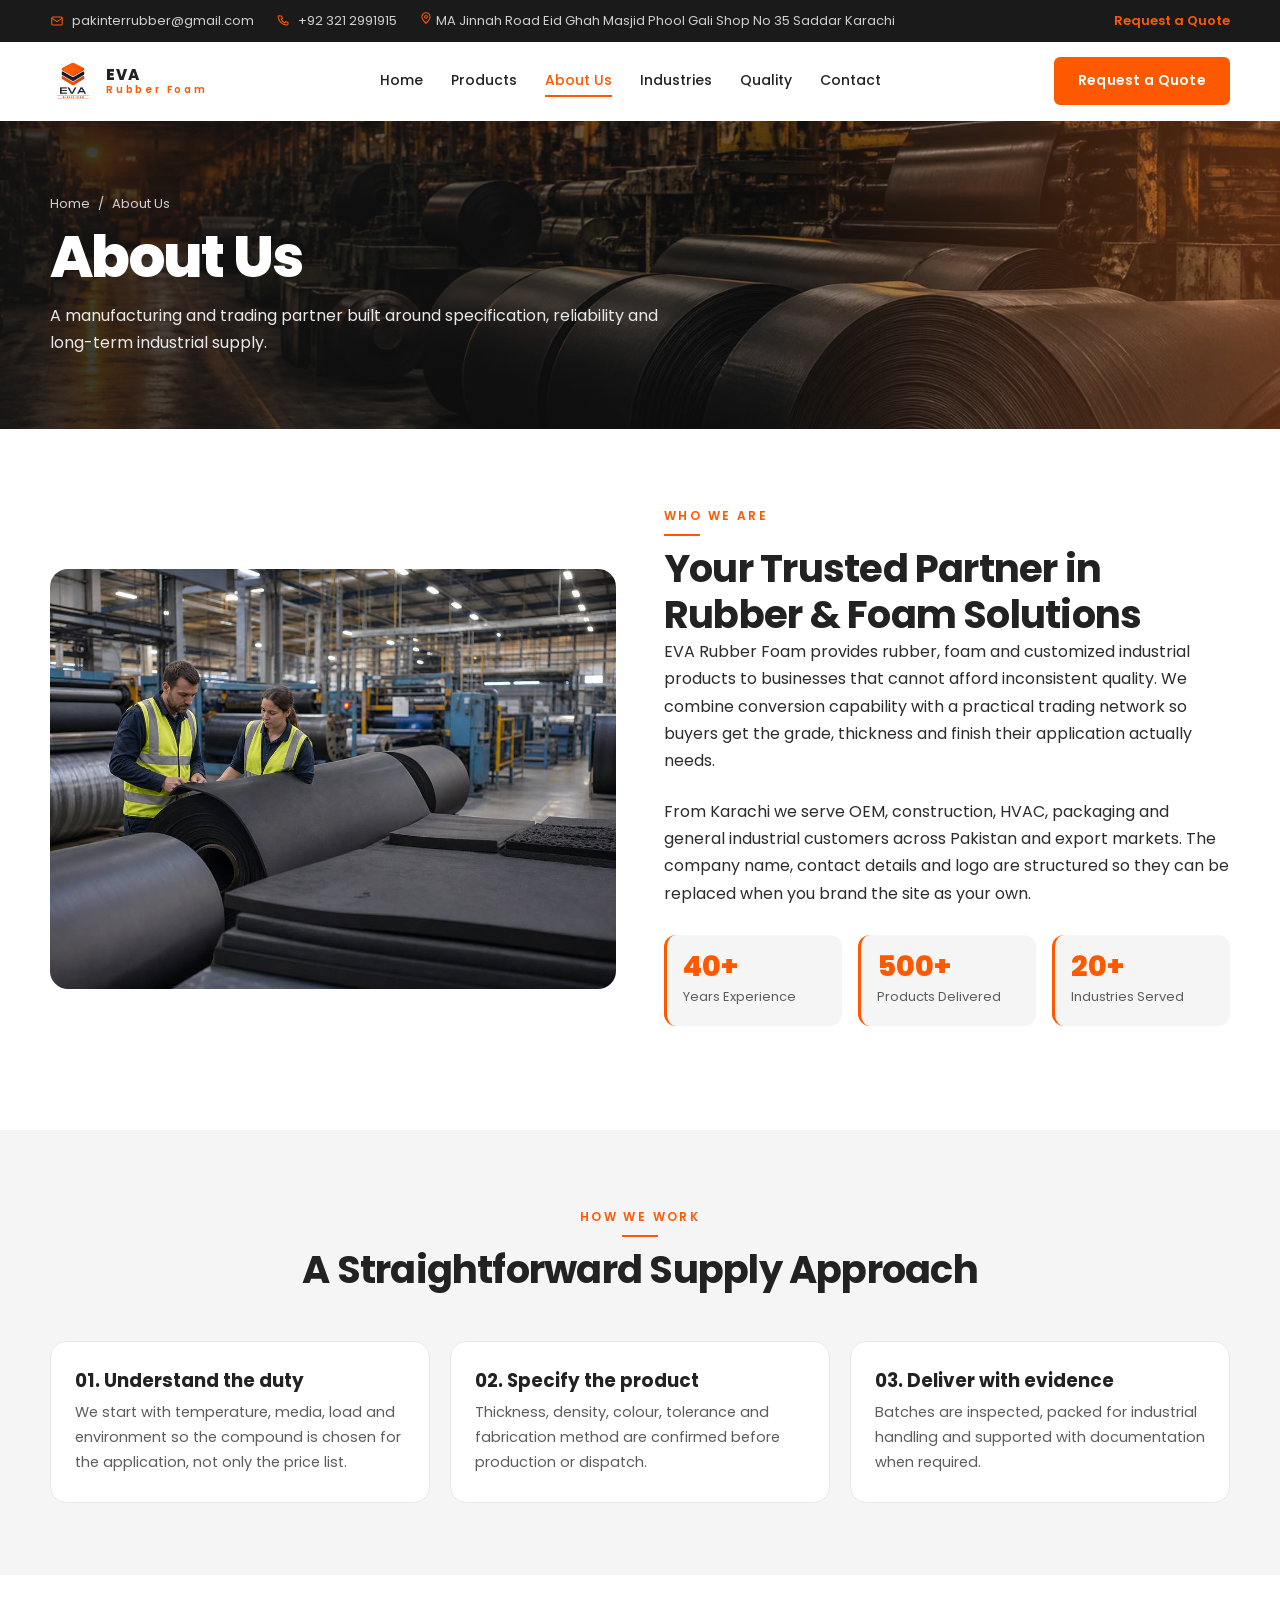
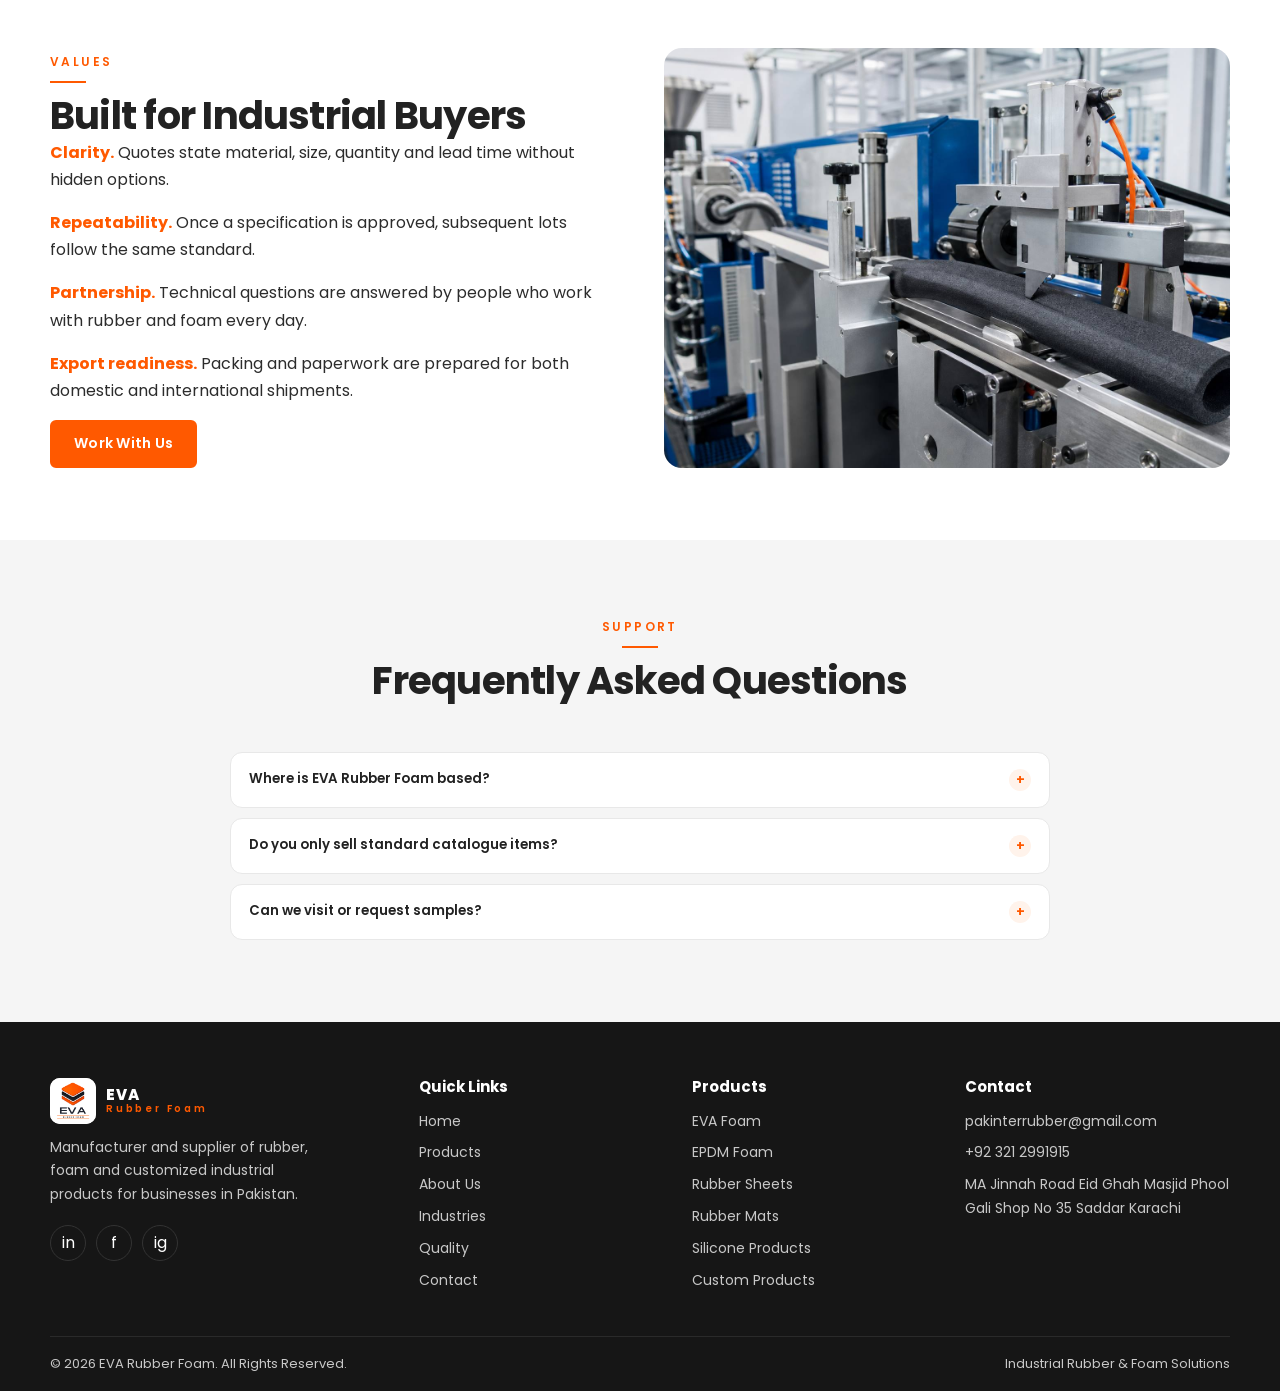
==== commit f04bddaf: "updated" ====
--- a/about.html
+++ b/about.html
@@ -1,37 +1,49 @@
 <!DOCTYPE html>
 <html lang="en">
+
 <head>
   <meta charset="UTF-8">
   <meta name="viewport" content="width=device-width, initial-scale=1.0">
-  <title>About RubberTech Industries | Rubber &amp; Foam Manufacturer</title>
-  <meta name="description" content="Learn about RubberTech Industries, a Karachi-based manufacturer and supplier of rubber, foam and customized industrial products for international B2B customers.">
+  <title>EVA Rubber Foam</title>
+  <meta name="description"
+    content="EVA Rubber Foam provides rubber, foam and customized industrial products to businesses that cannot afford inconsistent quality.">
   <link rel="canonical" href="https://www.rubbertech.com/about.html">
   <meta property="og:type" content="website">
-  <meta property="og:title" content="About RubberTech Industries">
+  <meta property="og:title" content="About EVA Rubber Foam">
   <meta property="og:description" content="Your trusted partner in rubber and foam solutions for industrial buyers.">
   <meta property="og:image" content="images/about.jpg">
-  <meta property="og:url" content="https://www.rubbertech.com/about.html">
+  <meta property="og:url" content="https://eva-rubber-foam.vercel.app/about.html">
   <link rel="icon" href="images/logo.png">
   <link rel="preconnect" href="https://fonts.googleapis.com">
   <link rel="preconnect" href="https://fonts.gstatic.com" crossorigin>
   <link href="https://fonts.googleapis.com/css2?family=Poppins:wght@400;500;600;700;800&display=swap" rel="stylesheet">
   <link rel="stylesheet" href="css/style.css">
 </head>
+
 <body>
- <div class="topbar">
+  <div class="topbar">
     <div class="topbar-inner">
       <div class="topbar-left">
         <a href="mailto:pakinterrubber@gmail.com">
-          <svg viewBox="0 0 24 24" aria-hidden="true"><rect x="3" y="5" width="18" height="14" rx="2"/><path d="M3 7l9 6 9-6"/></svg>
+          <svg viewBox="0 0 24 24" aria-hidden="true">
+            <rect x="3" y="5" width="18" height="14" rx="2" />
+            <path d="M3 7l9 6 9-6" />
+          </svg>
           pakinterrubber@gmail.com
         </a>
         <a href="tel:+923212991915">
-          <svg viewBox="0 0 24 24" aria-hidden="true"><path d="M6.5 3.5h3l1.5 4-2 1.5a12 12 0 006 6l1.5-2 4 1.5v3A2 2 0 0118.5 19 15.5 15.5 0 013.5 4a2 2 0 013-0.5z"/></svg>
+          <svg viewBox="0 0 24 24" aria-hidden="true">
+            <path
+              d="M6.5 3.5h3l1.5 4-2 1.5a12 12 0 006 6l1.5-2 4 1.5v3A2 2 0 0118.5 19 15.5 15.5 0 013.5 4a2 2 0 013-0.5z" />
+          </svg>
           +92 321 2991915
         </a>
         <span>
-          <svg viewBox="0 0 24 24" aria-hidden="true"><path d="M12 21s7-6.2 7-11a7 7 0 10-14 0c0 4.8 7 11 7 11z"/><circle cx="12" cy="10" r="2.4"/></svg>
-          MA Jinnah Road Eid Ghah Phool Gali Shop No 35 Saddar Karachi
+          <svg viewBox="0 0 24 24" aria-hidden="true">
+            <path d="M12 21s7-6.2 7-11a7 7 0 10-14 0c0 4.8 7 11 7 11z" />
+            <circle cx="12" cy="10" r="2.4" />
+          </svg>
+          MA Jinnah Road Eid Ghah Masjid Phool Gali Shop No 35 Saddar Karachi
         </span>
       </div>
       <a class="topbar-quote" href="contact.html#quote">Request a Quote</a>
@@ -71,7 +83,8 @@
       <div class="container">
         <nav class="breadcrumb" aria-label="Breadcrumb"><a href="index.html">Home</a> <span>/</span> About Us</nav>
         <h1>About Us</h1>
-        <p>A manufacturing and trading partner built around specification, reliability and long-term industrial supply.</p>
+        <p>A manufacturing and trading partner built around specification, reliability and long-term industrial supply.
+        </p>
       </div>
     </section>
 
@@ -81,8 +94,12 @@
         <div>
           <p class="eyebrow">Who We Are</p>
           <h2>Your Trusted Partner in Rubber &amp; Foam Solutions</h2>
-          <p>EVA Rubber Foam provides rubber, foam and customized industrial products to businesses that cannot afford inconsistent quality. We combine conversion capability with a practical trading network so buyers get the grade, thickness and finish their application actually needs.</p>
-          <p class="mt-24">From Karachi we serve OEM, construction, HVAC, packaging and general industrial customers across Pakistan and export markets. The company name, contact details and logo are structured so they can be replaced when you brand the site as your own.</p>
+          <p>EVA Rubber Foam provides rubber, foam and customized industrial products to businesses that cannot afford
+            inconsistent quality. We combine conversion capability with a practical trading network so buyers get the
+            grade, thickness and finish their application actually needs.</p>
+          <p class="mt-24">From Karachi we serve OEM, construction, HVAC, packaging and general industrial customers
+            across Pakistan and export markets. The company name, contact details and logo are structured so they can be
+            replaced when you brand the site as your own.</p>
           <div class="stats">
             <div class="stat"><b>40+</b><span>Years Experience</span></div>
             <div class="stat"><b>500+</b><span>Products Delivered</span></div>
@@ -101,11 +118,13 @@
         <div class="feature-grid">
           <article class="feature-card">
             <h3>01. Understand the duty</h3>
-            <p>We start with temperature, media, load and environment so the compound is chosen for the application, not only the price list.</p>
+            <p>We start with temperature, media, load and environment so the compound is chosen for the application, not
+              only the price list.</p>
           </article>
           <article class="feature-card">
             <h3>02. Specify the product</h3>
-            <p>Thickness, density, colour, tolerance and fabrication method are confirmed before production or dispatch.</p>
+            <p>Thickness, density, colour, tolerance and fabrication method are confirmed before production or dispatch.
+            </p>
           </article>
           <article class="feature-card">
             <h3>03. Deliver with evidence</h3>
@@ -121,14 +140,26 @@
           <p class="eyebrow">Values</p>
           <h2>Built for Industrial Buyers</h2>
           <ul class="value-list">
-            <li><div><b>Clarity.</b> Quotes state material, size, quantity and lead time without hidden options.</div></li>
-            <li><div><b>Repeatability.</b> Once a specification is approved, subsequent lots follow the same standard.</div></li>
-            <li><div><b>Partnership.</b> Technical questions are answered by people who work with rubber and foam every day.</div></li>
-            <li><div><b>Export readiness.</b> Packing and paperwork are prepared for both domestic and international shipments.</div></li>
+            <li>
+              <div><b>Clarity.</b> Quotes state material, size, quantity and lead time without hidden options.</div>
+            </li>
+            <li>
+              <div><b>Repeatability.</b> Once a specification is approved, subsequent lots follow the same standard.
+              </div>
+            </li>
+            <li>
+              <div><b>Partnership.</b> Technical questions are answered by people who work with rubber and foam every
+                day.</div>
+            </li>
+            <li>
+              <div><b>Export readiness.</b> Packing and paperwork are prepared for both domestic and international
+                shipments.</div>
+            </li>
           </ul>
           <a class="btn btn-primary" href="contact.html">Work With Us</a>
         </div>
-        <img src="images/manufacturing.jpg" alt="Foam and rubber conversion machinery" width="1600" height="900" loading="lazy">
+        <img src="images/manufacturing.jpg" alt="Foam and rubber conversion machinery" width="1600" height="900"
+          loading="lazy">
       </div>
     </section>
 
@@ -144,12 +175,15 @@
             <div class="faq-panel">Our commercial base is Karachi, Pakistan.</div>
           </div>
           <div class="faq-item">
-            <button type="button" aria-expanded="false">Do you only sell standard catalogue items? <span>+</span></button>
-            <div class="faq-panel">No. Standard sheets and foams are available, but a large share of our work is cut, extruded or molded to customer drawings.</div>
+            <button type="button" aria-expanded="false">Do you only sell standard catalogue items?
+              <span>+</span></button>
+            <div class="faq-panel">No. Standard sheets and foams are available, but a large share of our work is cut,
+              extruded or molded to customer drawings.</div>
           </div>
           <div class="faq-item">
             <button type="button" aria-expanded="false">Can we visit or request samples? <span>+</span></button>
-            <div class="faq-panel">Sample pieces can be arranged for evaluation. Site visits can be scheduled through the contact page.</div>
+            <div class="faq-panel">Sample pieces can be arranged for evaluation. Site visits can be scheduled through
+              the contact page.</div>
           </div>
         </div>
       </div>
@@ -161,7 +195,10 @@
       <div class="footer-brand">
         <a class="brand" href="index.html">
           <img class="brand-mark" src="images/logo.png" alt="" width="46" height="46">
-          <span class="brand-text"><strong style="color:#fff">EVA</strong><small>Rubber Foam</small></span>
+          <span class="brand-text">
+            <strong style="color:#fff">EVA</strong>
+            <small>Rubber Foam</small>
+          </span>
         </a>
         <p>Manufacturer and supplier of rubber, foam and customized industrial products for businesses in Pakistan.</p>
         <div class="socials">
@@ -195,15 +232,19 @@
       <div>
         <h3>Contact</h3>
         <ul>
-          <li><a href="mailto:info@rubbertech.com">info@rubbertech.com</a></li>
-          <li><a href="tel:+923001234567">+92 300 1234567</a></li>
-          <li>Karachi, Pakistan</li>
+          <li><a href="mailto:pakinterrubber@gmail.com">pakinterrubber@gmail.com</a></li>
+          <li><a href="tel:+923212991915">+92 321 2991915</a></li>
+          <li>MA Jinnah Road Eid Ghah Masjid Phool Gali Shop No 35 Saddar Karachi</li>
         </ul>
       </div>
     </div>
-    <div class="container footer-bottom"><span>© 2026 RubberTech Industries. All Rights Reserved.</span></div>
+    <div class="container footer-bottom">
+      <span>© 2026 EVA Rubber Foam. All Rights Reserved.</span>
+      <span>Industrial Rubber &amp; Foam Solutions</span>
+    </div>
   </footer>
   <button class="to-top" type="button" aria-label="Back to top">↑</button>
   <script src="js/script.js"></script>
 </body>
-</html>
+
+</html>
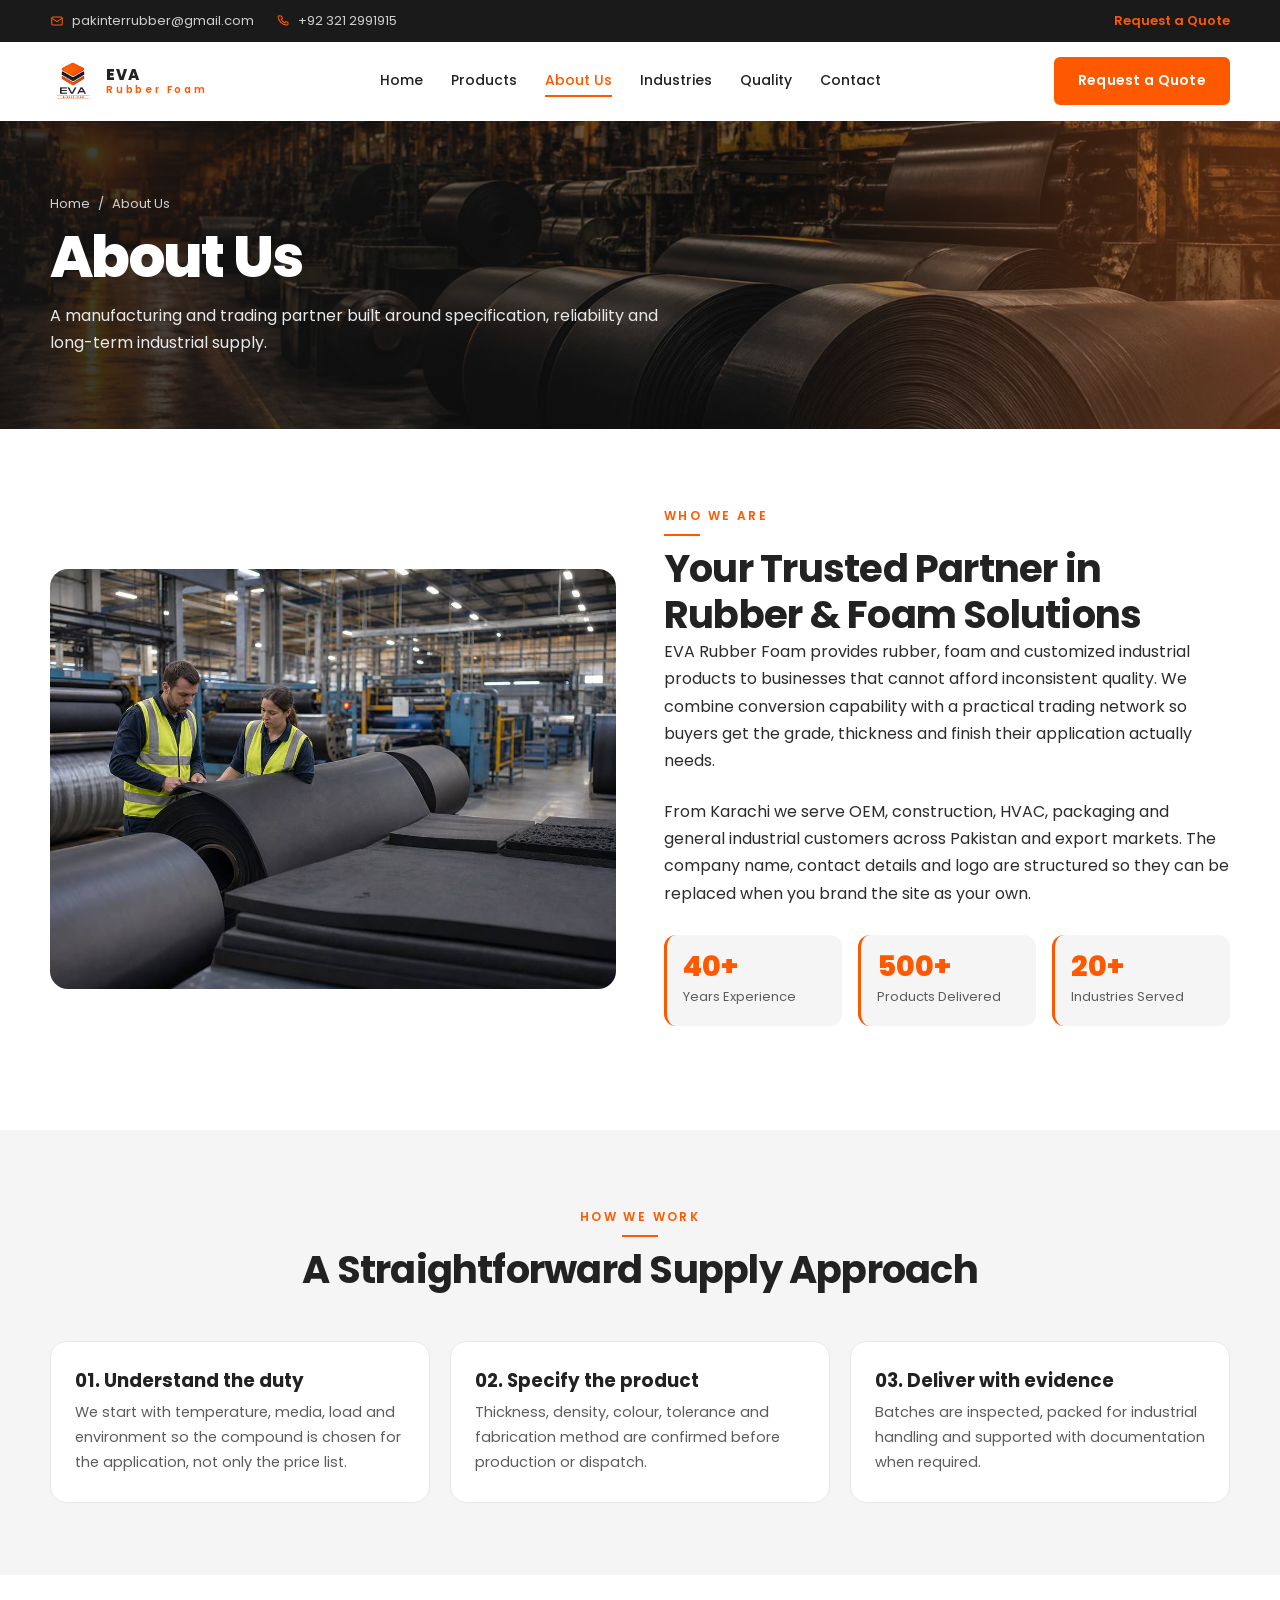
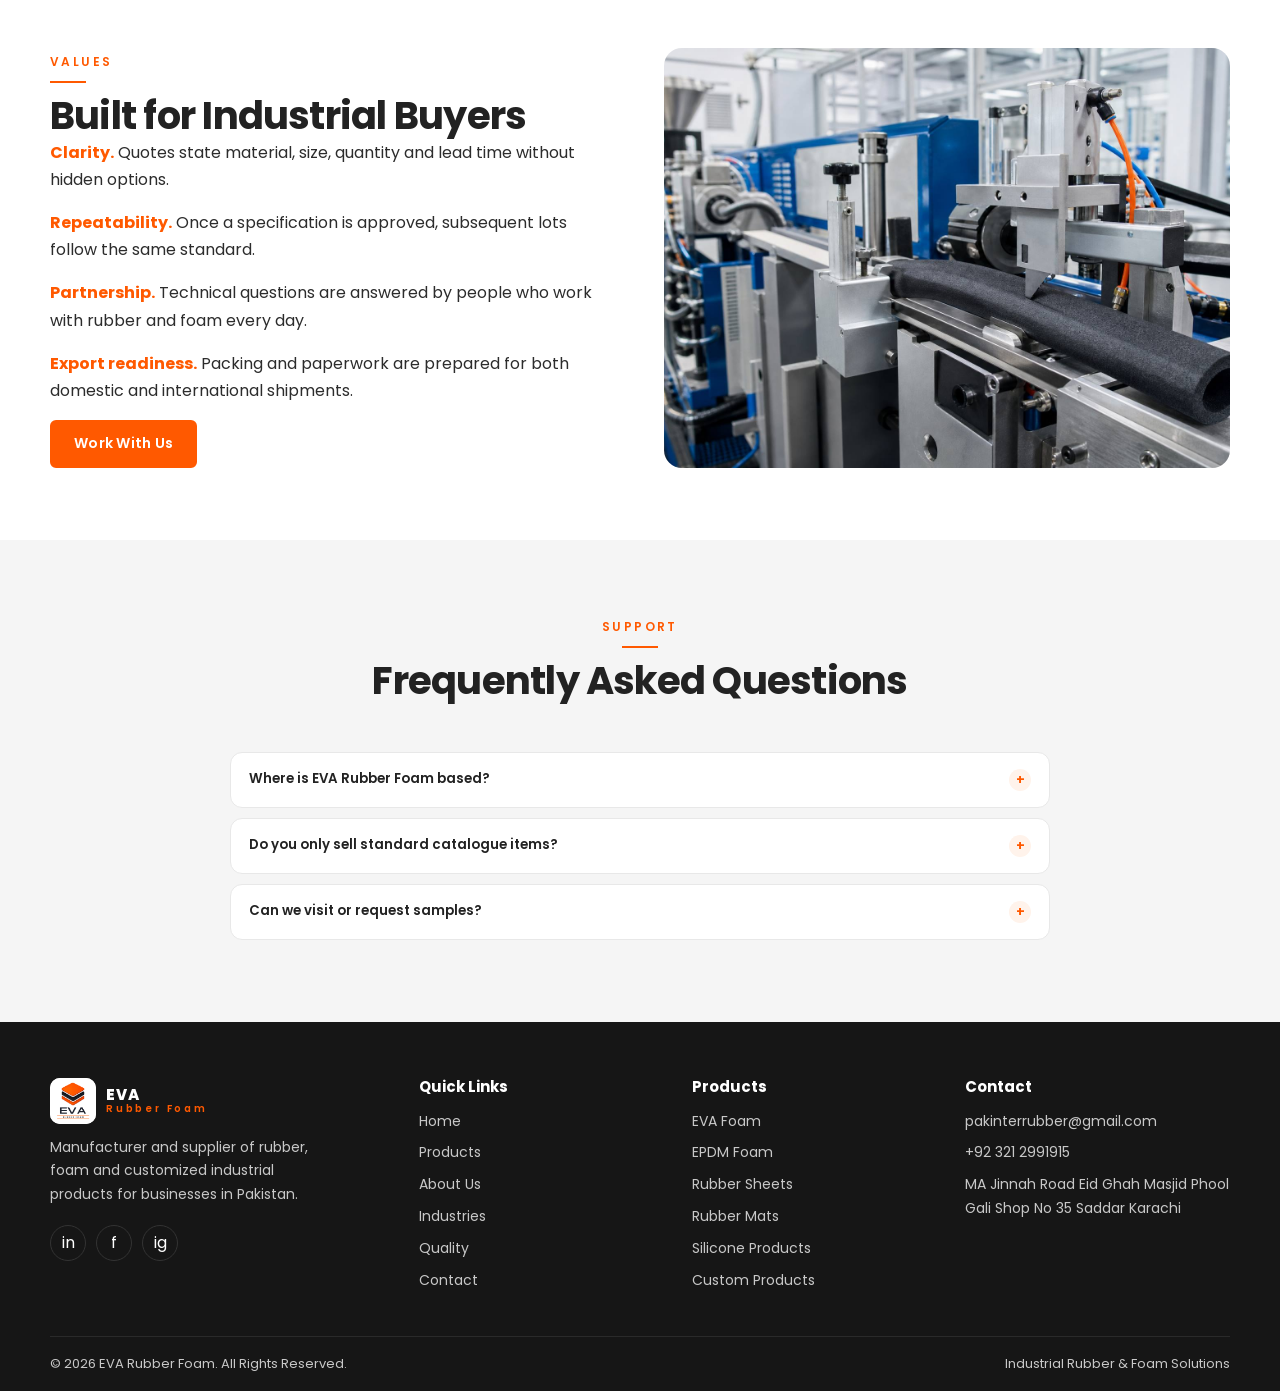
==== commit 31b743ab: "updated" ====
--- a/about.html
+++ b/about.html
@@ -101,9 +101,9 @@
             across Pakistan and export markets. The company name, contact details and logo are structured so they can be
             replaced when you brand the site as your own.</p>
           <div class="stats">
-            <div class="stat"><b>40+</b><span>Years Experience</span></div>
-            <div class="stat"><b>500+</b><span>Products Delivered</span></div>
-            <div class="stat"><b>20+</b><span>Industries Served</span></div>
+            <div class="stat"><b data-count="40">40+</b><span>Years Experience</span></div>
+            <div class="stat"><b data-count="500">500+</b><span>Products Delivered</span></div>
+            <div class="stat"><b data-count="20">20+</b><span>Industries Served</span></div>
           </div>
         </div>
       </div>
--- a/css/style.css
+++ b/css/style.css
@@ -41,6 +41,7 @@
 html {
   scroll-behavior: smooth;
   scroll-padding-top: 110px;
+  overflow-x: clip;
 }
 
 body {
@@ -50,9 +51,22 @@
   color: var(--ink);
   background: var(--white);
   overflow-x: hidden;
-}
-
-img {
+  overflow-wrap: break-word;
+}
+
+body.modal-open {
+  overflow: hidden;
+}
+
+body.modal-open .to-top {
+  opacity: 0;
+  visibility: hidden;
+  pointer-events: none;
+}
+
+img,
+iframe,
+video {
   max-width: 100%;
   display: block;
 }
@@ -92,6 +106,12 @@
 .container {
   width: min(var(--max), calc(100% - 32px));
   margin-inline: auto;
+}
+
+@media (max-width: 420px) {
+  .container {
+    width: min(var(--max), calc(100% - 24px));
+  }
 }
 
 .section {
@@ -176,12 +196,28 @@
   cursor: pointer;
   transition: 0.25s var(--ease);
   white-space: nowrap;
+  position: relative;
+  overflow: hidden;
 }
 
 .btn-primary {
   background: var(--orange);
   color: var(--white);
   border-color: var(--orange);
+}
+
+.btn-primary::after {
+  content: "";
+  position: absolute;
+  inset: 0;
+  background: linear-gradient(120deg, transparent 20%, rgba(255, 255, 255, 0.28) 50%, transparent 80%);
+  transform: translateX(-120%);
+  pointer-events: none;
+}
+
+.btn-primary:hover::after {
+  transform: translateX(120%);
+  transition: transform 0.65s var(--ease);
 }
 
 .btn-primary:hover,
@@ -255,9 +291,11 @@
   background: var(--charcoal-2);
   color: #cfcfcf;
   font-size: 13px;
-  height: var(--topbar);
+  min-height: var(--topbar);
+  height: auto;
   display: flex;
   align-items: center;
+  padding: 7px 0;
 }
 
 .topbar-inner {
@@ -272,7 +310,27 @@
 .topbar-left {
   display: flex;
   flex-wrap: wrap;
+  align-items: center;
   gap: 8px 22px;
+  min-width: 0;
+}
+
+.topbar-left span {
+  display: inline-flex;
+  align-items: center;
+  gap: 8px;
+  min-width: 0;
+  max-width: min(56ch, 42vw);
+  overflow: hidden;
+  text-overflow: ellipsis;
+  white-space: nowrap;
+}
+
+@media (min-width: 1440px) {
+  .topbar-left span {
+    max-width: none;
+    overflow: visible;
+  }
 }
 
 .topbar a {
@@ -316,18 +374,24 @@
   border-bottom-color: var(--line);
 }
 
+.site-header.is-sticky .nav-wrap {
+  height: 66px;
+}
+
 .nav-wrap {
   height: var(--header);
   display: flex;
   align-items: center;
   justify-content: space-between;
   gap: 20px;
+  transition: height 0.25s var(--ease);
 }
 
 .brand {
   display: flex;
   align-items: center;
   gap: 10px;
+  flex-shrink: 0;
   min-width: 0;
 }
 
@@ -483,6 +547,60 @@
   padding: 56px 0 80px;
 }
 
+.hero-grid > *,
+.about-grid > *,
+.quality-grid > *,
+.split > *,
+.contact-grid > *,
+.product-grid > *,
+.feature-grid > *,
+.industry-grid > *,
+.products-catalog > *,
+.footer-grid > * {
+  min-width: 0;
+}
+
+.hero-copy > * {
+  animation: rise 0.8s var(--ease) both;
+}
+
+.hero-copy > *:nth-child(1) { animation-delay: 0.08s; }
+.hero-copy > *:nth-child(2) { animation-delay: 0.16s; }
+.hero-copy > *:nth-child(3) { animation-delay: 0.24s; }
+.hero-copy > *:nth-child(4) { animation-delay: 0.32s; }
+.hero-copy > *:nth-child(5) { animation-delay: 0.4s; }
+
+.hero-visual {
+  position: relative;
+  display: grid;
+  place-items: center;
+  animation: popIn 0.9s 0.25s var(--ease) both;
+  width: 100%;
+  max-width: 480px;
+  margin-inline: auto;
+}
+
+.hero-badges {
+  position: absolute;
+  inset: 0;
+  pointer-events: none;
+}
+
+.hero-badges .badge {
+  pointer-events: auto;
+}
+
+@keyframes popIn {
+  from {
+    opacity: 0;
+    transform: scale(0.92);
+  }
+  to {
+    opacity: 1;
+    transform: none;
+  }
+}
+
 .hero h1 {
   color: var(--white);
   margin: 8px 0 16px;
@@ -513,20 +631,26 @@
   margin-bottom: 28px;
 }
 
-.hero-visual {
-  position: relative;
-  display: grid;
-  place-items: center;
-}
-
 .hero-product-wrap {
   width: min(100%, 430px);
+  max-width: 100%;
   aspect-ratio: 1;
   border-radius: 50%;
   background: radial-gradient(circle at 50% 50%, rgba(255, 255, 255, 0.16), rgba(255, 255, 255, 0.04));
   border: 1px solid rgba(255, 255, 255, 0.14);
   overflow: hidden;
   box-shadow: 0 30px 70px rgba(0, 0, 0, 0.35);
+  animation: glowPulse 4.5s ease-in-out infinite;
+}
+
+@keyframes glowPulse {
+  0%,
+  100% {
+    box-shadow: 0 30px 70px rgba(0, 0, 0, 0.35);
+  }
+  50% {
+    box-shadow: 0 30px 70px rgba(255, 89, 0, 0.22);
+  }
 }
 
 .hero-product-wrap img {
@@ -591,7 +715,6 @@
   position: absolute;
   bottom: 22px;
   left: 50%;
-  transform: translateX(-50%);
   z-index: 2;
   color: var(--white);
   font-size: 11px;
@@ -602,6 +725,17 @@
   align-items: center;
   gap: 8px;
   opacity: 0.85;
+  animation: bounceY 2s ease-in-out infinite;
+}
+
+@keyframes bounceY {
+  0%,
+  100% {
+    transform: translate(-50%, 0);
+  }
+  50% {
+    transform: translate(-50%, 8px);
+  }
 }
 
 .mouse {
@@ -686,6 +820,12 @@
   border-radius: 12px;
   padding: 16px;
   border-left: 3px solid var(--orange);
+  transition: transform 0.3s var(--ease), box-shadow 0.3s var(--ease);
+}
+
+.stat:hover {
+  transform: translateY(-3px);
+  box-shadow: var(--shadow);
 }
 
 .stat b {
@@ -852,6 +992,12 @@
   border-radius: 16px;
   overflow: hidden;
   min-width: 0;
+  transition: transform 0.3s var(--ease), box-shadow 0.3s var(--ease);
+}
+
+.slide-card:hover {
+  transform: translateY(-6px);
+  box-shadow: var(--shadow);
 }
 
 .slide-card img {
@@ -902,6 +1048,12 @@
   box-shadow: var(--shadow);
 }
 
+.feature-card:hover .feature-icon {
+  transform: translateY(-3px) scale(1.06);
+  background: var(--orange);
+  color: var(--white);
+}
+
 .feature-icon {
   width: 52px;
   height: 52px;
@@ -911,6 +1063,7 @@
   place-items: center;
   margin-bottom: 16px;
   color: var(--orange);
+  transition: 0.3s var(--ease);
 }
 
 .feature-icon svg {
@@ -1000,6 +1153,18 @@
   margin-top: 8px;
 }
 
+@media (hover: none) {
+  .industry-card .extra {
+    max-height: 80px;
+    opacity: 1;
+    margin-top: 8px;
+  }
+
+  .industry-card {
+    min-height: 270px;
+  }
+}
+
 /* CTA band */
 .cta-band {
   position: relative;
@@ -1125,6 +1290,17 @@
 .page-hero h1 {
   color: var(--white);
   margin: 8px 0 10px;
+  animation: rise 0.7s var(--ease) both;
+}
+
+.page-hero .breadcrumb {
+  animation: rise 0.55s var(--ease) both;
+}
+
+.page-hero p {
+  max-width: 640px;
+  color: #e9e9e9;
+  animation: rise 0.7s 0.1s var(--ease) both;
 }
 
 .breadcrumb {
@@ -1136,11 +1312,6 @@
 
 .breadcrumb a:hover {
   color: var(--orange);
-}
-
-.page-hero p {
-  max-width: 640px;
-  color: #e9e9e9;
 }
 
 /* Filters */
@@ -1160,7 +1331,7 @@
   font-size: 13px;
   font-weight: 600;
   cursor: pointer;
-  transition: 0.2s;
+  transition: 0.2s var(--ease);
 }
 
 .filter-btn:hover,
@@ -1168,6 +1339,7 @@
   background: var(--orange);
   border-color: var(--orange);
   color: var(--white);
+  transform: translateY(-1px);
 }
 
 .products-catalog {
@@ -1267,10 +1439,12 @@
 .field input,
 .field select,
 .field textarea {
+  width: 100%;
+  max-width: 100%;
   border: 1px solid var(--line);
   border-radius: 8px;
   padding: 12px 14px;
-  font-size: 14px;
+  font-size: 16px;
   outline: none;
   background: var(--white);
   transition: border-color 0.2s, box-shadow 0.2s;
@@ -1386,14 +1560,19 @@
 }
 
 .faq-panel {
-  display: none;
-  padding: 0 18px 16px;
+  max-height: 0;
+  overflow: hidden;
+  opacity: 0;
+  padding: 0 18px;
   color: var(--muted);
   font-size: 14.5px;
+  transition: max-height 0.35s var(--ease), opacity 0.3s var(--ease), padding 0.3s var(--ease);
 }
 
 .faq-item.is-open .faq-panel {
-  display: block;
+  max-height: 280px;
+  opacity: 1;
+  padding: 0 18px 16px;
 }
 
 /* Process / values */
@@ -1426,14 +1605,20 @@
   position: fixed;
   inset: 0;
   z-index: 200;
-  display: none;
+  display: flex;
   align-items: center;
   justify-content: center;
-  padding: 20px;
+  padding: 16px;
+  visibility: hidden;
+  opacity: 0;
+  pointer-events: none;
+  transition: opacity 0.3s var(--ease), visibility 0.3s;
 }
 
 .modal.is-open {
-  display: flex;
+  visibility: visible;
+  opacity: 1;
+  pointer-events: auto;
 }
 
 .modal-backdrop {
@@ -1452,6 +1637,12 @@
   box-shadow: var(--shadow-lg);
   display: grid;
   grid-template-columns: 1fr 1fr;
+  transform: translateY(18px) scale(0.97);
+  transition: transform 0.35s var(--ease);
+}
+
+.modal.is-open .modal-dialog {
+  transform: none;
 }
 
 .modal-media {
@@ -1557,11 +1748,13 @@
   display: grid;
   place-items: center;
   color: var(--white);
+  transition: 0.25s var(--ease);
 }
 
 .socials a:hover {
   background: var(--orange);
   border-color: var(--orange);
+  transform: translateY(-3px);
 }
 
 .footer-bottom {
@@ -1586,25 +1779,35 @@
   background: var(--orange);
   color: var(--white);
   cursor: pointer;
-  display: none;
+  display: grid;
   place-items: center;
   z-index: 80;
   box-shadow: var(--shadow);
+  opacity: 0;
+  visibility: hidden;
+  transform: translateY(12px);
+  transition: opacity 0.25s var(--ease), transform 0.25s var(--ease), visibility 0.25s;
 }
 
 .to-top.is-visible {
-  display: grid;
+  opacity: 1;
+  visibility: visible;
+  transform: none;
+}
+
+.to-top:hover {
+  transform: translateY(-3px);
 }
 
 /* Reveal */
 .reveal {
   opacity: 0;
-  transform: translateY(18px);
-  animation: none;
+  transform: translateY(24px);
 }
 
 .reveal.revealed {
-  animation: rise 0.7s var(--ease) forwards;
+  animation: rise 0.75s var(--ease) forwards;
+  animation-delay: var(--d, 0s);
 }
 
 @keyframes rise {
@@ -1645,43 +1848,38 @@
 }
 
 /* Responsive */
-@media (max-width: 1024px) {
-  .hero-grid,
-  .about-grid,
-  .quality-grid,
-  .split,
-  .contact-grid {
-    grid-template-columns: 1fr;
-  }
-
-  .product-grid,
-  .industry-grid {
+@media (min-width: 1440px) {
+  :root {
+    --max: 1280px;
+  }
+
+  .section {
+    padding: 88px 0;
+  }
+}
+
+@media (max-width: 1200px) {
+  .nav a {
+    padding: 8px 9px;
+    font-size: 13.5px;
+  }
+
+  .product-grid {
     grid-template-columns: repeat(3, 1fr);
   }
 
   .slide-card {
-    flex-basis: calc(50% - 10px);
-  }
-
-  .footer-grid {
-    grid-template-columns: 1fr 1fr;
-  }
-
-  .hero-product-wrap {
-    width: min(100%, 360px);
-  }
-
-  .nav a {
-    padding: 8px 8px;
-    font-size: 13px;
-  }
-
-  .modal-dialog {
-    grid-template-columns: 1fr;
-  }
-}
-
-@media (max-width: 860px) {
+    flex-basis: calc(33.333% - 14px);
+  }
+}
+
+@media (max-width: 1280px) {
+  .topbar-left span:nth-child(3) {
+    display: none;
+  }
+}
+
+@media (max-width: 1100px) {
   .nav-toggle {
     display: block;
   }
@@ -1705,6 +1903,7 @@
     transform: translateX(110%);
     transition: transform 0.35s var(--ease);
     z-index: 95;
+    overflow-y: auto;
   }
 
   body.nav-open .nav {
@@ -1712,7 +1911,7 @@
   }
 
   .nav a {
-    padding: 12px 8px;
+    padding: 14px 8px;
     font-size: 16px;
     border-bottom: 1px solid var(--gray);
   }
@@ -1740,27 +1939,67 @@
   .nav-mobile-cta {
     display: inline-flex;
     margin-top: 16px;
-  }
-
-  .topbar-left span:nth-child(3) {
-    display: none;
-  }
-
+    width: 100%;
+  }
+}
+
+@media (max-width: 1024px) {
+  .hero-grid,
+  .about-grid,
+  .quality-grid,
+  .split,
+  .contact-grid {
+    grid-template-columns: 1fr;
+  }
+
+  .product-grid,
+  .industry-grid,
   .feature-grid,
-  .products-catalog,
+  .products-catalog {
+    grid-template-columns: repeat(2, 1fr);
+  }
+
   .certs {
     grid-template-columns: 1fr 1fr;
   }
+
+  .slide-card {
+    flex-basis: calc(50% - 10px);
+  }
+
+  .footer-grid {
+    grid-template-columns: 1fr 1fr;
+  }
+
+  .hero-product-wrap {
+    width: min(100%, 360px);
+  }
+
+  .hero-visual {
+    max-width: 420px;
+    margin-inline: auto;
+  }
+
+  .modal-dialog {
+    grid-template-columns: 1fr;
+  }
+
+  .modal-meta div {
+    grid-template-columns: 100px 1fr;
+  }
+
+  .cta-inner {
+    padding: 64px 0;
+  }
 }
 
 @media (max-width: 768px) {
   .section {
-    padding: 56px 0;
-  }
-
-  .product-grid,
-  .industry-grid {
-    grid-template-columns: 1fr 1fr;
+    padding: 52px 0;
+  }
+
+  .section-head {
+    margin-bottom: 32px;
   }
 
   .stats,
@@ -1773,23 +2012,76 @@
   }
 
   .hero-grid {
-    padding: 40px 0 72px;
+    padding: 36px 0 80px;
     gap: 28px;
   }
 
+  .hero-visual {
+    max-width: 100%;
+  }
+
+  .hero-badges {
+    position: static;
+    display: flex;
+    flex-wrap: wrap;
+    justify-content: center;
+    gap: 8px;
+    width: 100%;
+    pointer-events: auto;
+  }
+
   .badge {
+    position: static;
+    animation: none;
     font-size: 11px;
     padding: 8px 10px;
+  }
+
+  .badge-1,
+  .badge-2,
+  .badge-3,
+  .badge-4 {
+    top: auto;
+    right: auto;
+    bottom: auto;
+    left: auto;
   }
 
   .about-media img,
   .quality-grid img,
   .split img {
-    height: 280px;
+    height: 260px;
+  }
+
+  .about-media::after {
+    inset: auto -8px -8px auto;
   }
 
   .page-hero {
-    padding: 48px 0;
+    padding: 44px 0;
+  }
+
+  .info-card,
+  .form-card {
+    padding: 22px;
+  }
+
+  .map-wrap iframe,
+  .map-fallback {
+    height: 240px;
+  }
+
+  .product-card p {
+    min-height: 0;
+  }
+
+  .filters {
+    gap: 6px;
+  }
+
+  .filter-btn {
+    padding: 8px 12px;
+    font-size: 12px;
   }
 }
 
@@ -1811,7 +2103,7 @@
     font-size: 12px;
   }
 
-  .topbar-quote {
+  .topbar .topbar-quote {
     display: none;
   }
 
@@ -1820,7 +2112,89 @@
   }
 
   .btn-row .btn {
-    flex: 1;
+    flex: 1 1 calc(50% - 6px);
+    min-width: 0;
+    padding: 0 12px;
+  }
+
+  .hero-product-wrap {
+    width: min(100%, 280px);
+  }
+
+  .scroll-indicator {
+    display: none;
+  }
+
+  .hero-grid {
+    padding-bottom: 40px;
+  }
+
+  .card-actions {
+    flex-direction: column;
+    align-items: stretch;
+  }
+
+  .card-actions .btn {
+    width: 100%;
+  }
+
+  .modal {
+    padding: 10px;
+  }
+
+  .modal-dialog {
+    max-height: 92vh;
+    border-radius: 14px;
+  }
+
+  .modal-body {
+    padding: 20px 16px 24px;
+  }
+
+  .to-top {
+    right: 12px;
+    bottom: 12px;
+  }
+}
+
+@media (max-width: 420px) {
+  html {
+    scroll-padding-top: 96px;
+  }
+
+  .topbar-left a:first-child {
+    display: none;
+  }
+
+  .brand-text strong {
+    font-size: 13px;
+    letter-spacing: 0.04em;
+  }
+
+  .brand-mark {
+    width: 38px;
+    height: 38px;
+  }
+
+  .nav-wrap {
+    height: 64px;
+  }
+
+  .hero h1 {
+    font-size: 1.7rem;
+  }
+
+  .btn-row .btn {
+    flex: 1 1 100%;
+  }
+
+  .stat b {
+    font-size: 1.45rem;
+  }
+
+  .product-thumb {
+    width: 120px;
+    height: 120px;
   }
 }
 
